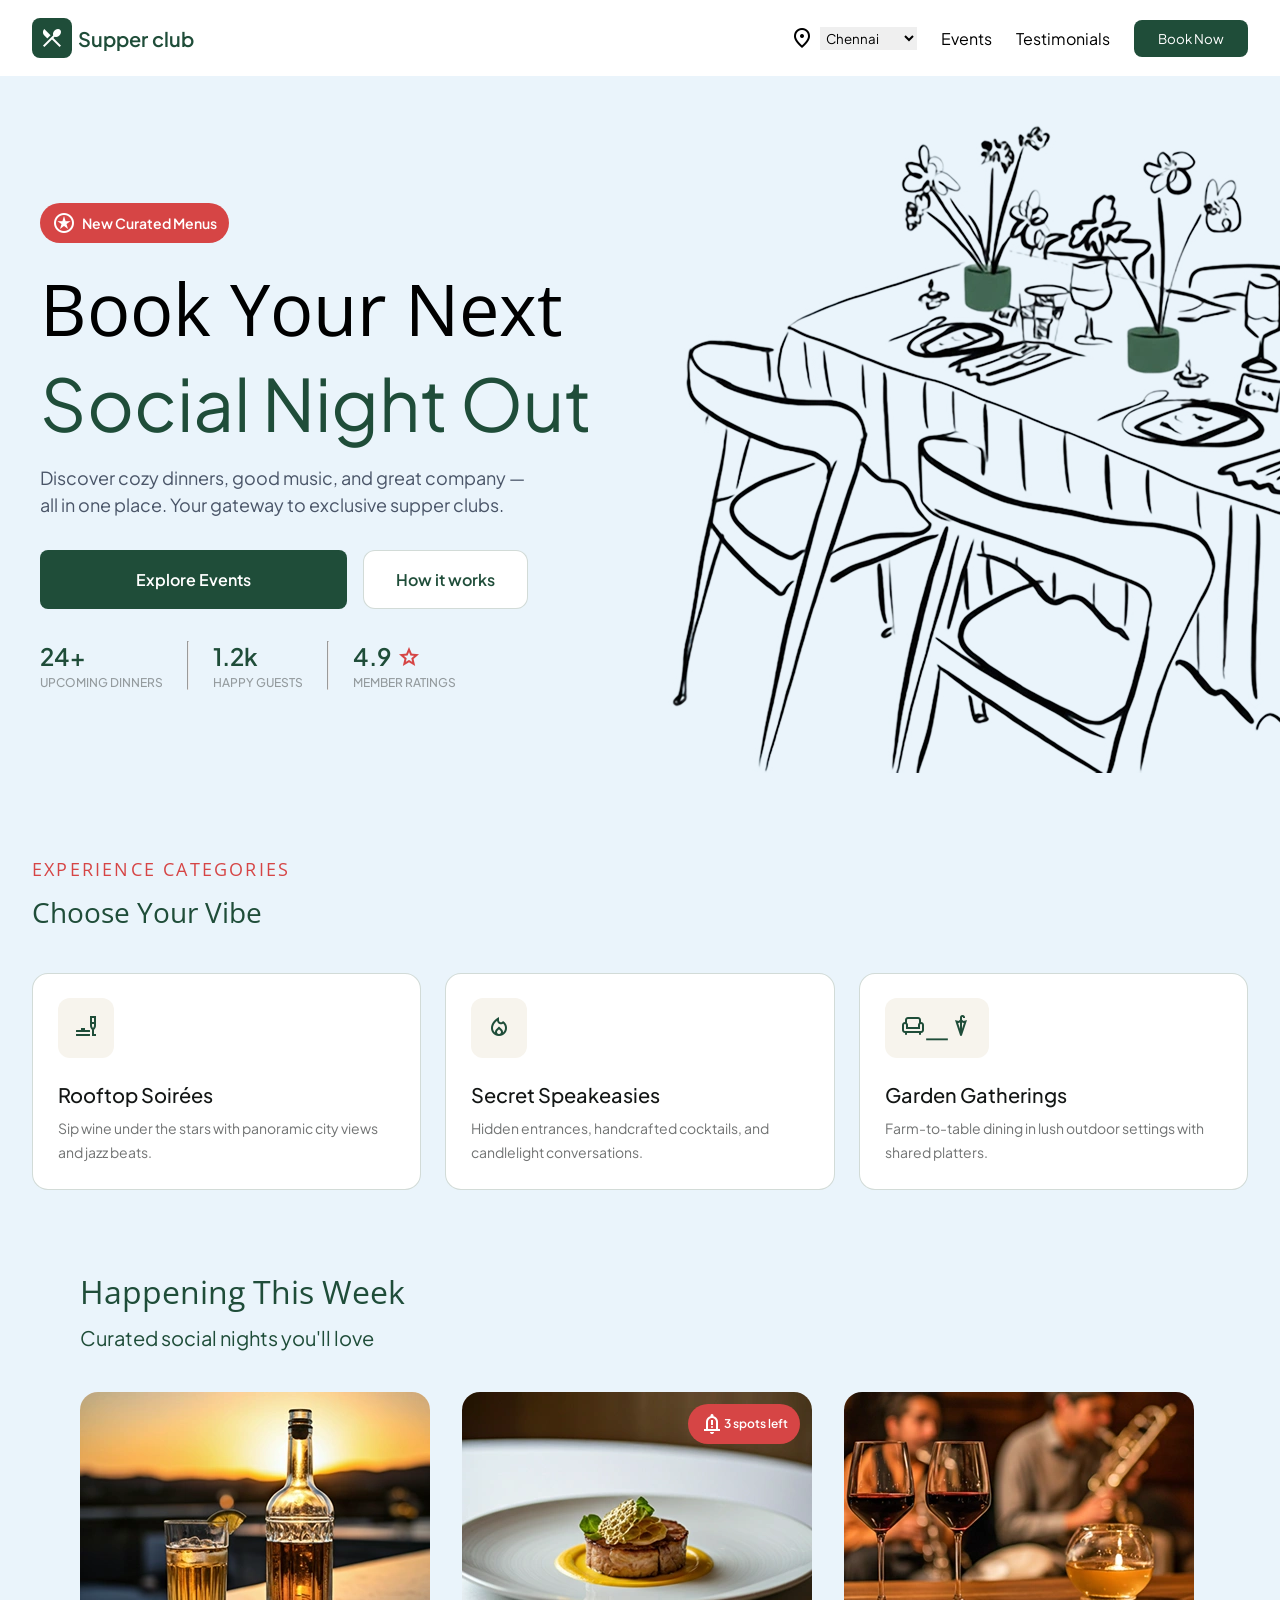
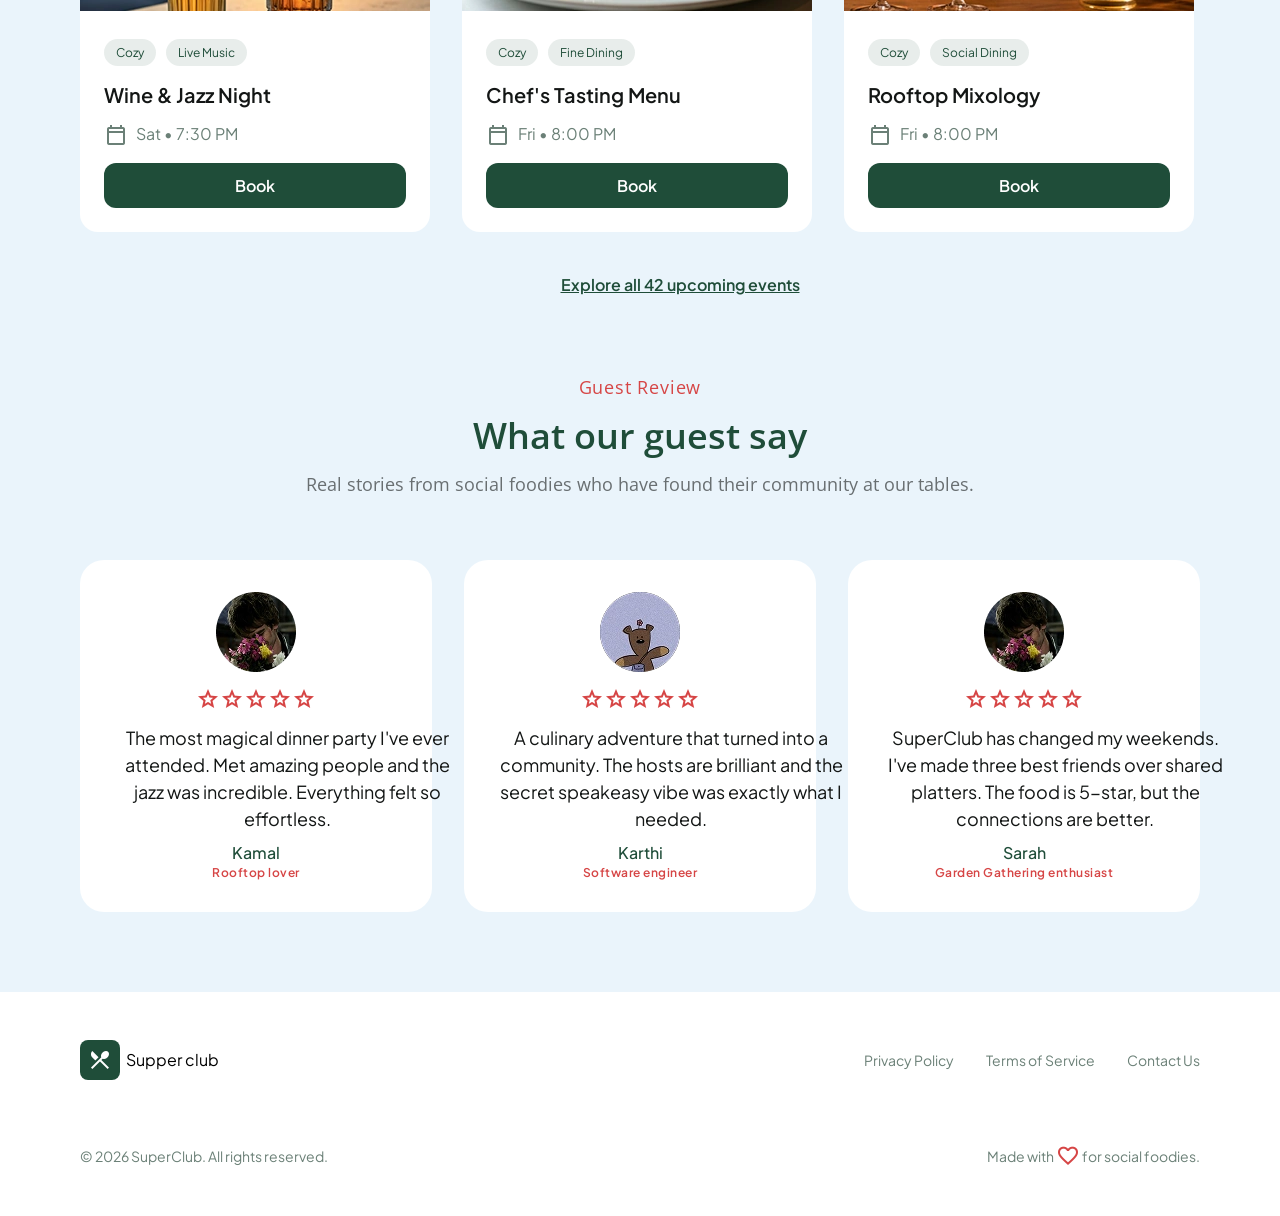
==== index.html @ 96f1336b "fff" ====
<!doctype html>
<html lang="en">
  <head>
    <meta charset="UTF-8" />
    <meta name="viewport" content="width=device-width, initial-scale=1.0" />
    <title>Supper club</title>
    <link rel="preconnect" href="https://fonts.googleapis.com">
    <link rel="preconnect" href="https://fonts.gstatic.com" crossorigin>
    <link rel="preload" href="/css/index.css" as="style" onload="this.rel='stylesheet'">
    <noscript>
    <link rel="stylesheet" href="/css/index.css">
    </noscript>
    <link href="https://fonts.googleapis.com/css2?family=Material+Symbols+Outlined" rel="stylesheet"/>
    <style>
    *{
       margin: 0;
      padding: 0;
      font-family: "Plus Jakarta Sans", sans-serif;
    }
    </style>
  </head>
  <body>


    <!-- Nav bar start -->
    <nav class="nav-bar">
         <div class="container">
          <div class="nav-main">
              <div class="nav-left">
                  <div class="logo">
                     <span class="material-symbols-outlined dining">local_dining</span> 
                     <p><a href="#">Supper club</a></p></div>
              </div>
      <div class="nav-links">
          <ul>
                <li>
                  <div class="icon">
                      <span class="material-symbols-outlined"> location_on </span>
                      <select name="location" id="">
                      <option value="city">Chennai</option>
                      <option value="city">Bangalore</option>
                      <option value="city">Hyderabad</option>
                    </select>
                </div>
              </li>
              
              <li><a href="#events">Events</a></li> 
              <li><a href="#testimonials">Testimonials</a></li>
              <li><Button class="btn "><a href="./booking.html">Book Now</a></Button></li>
          </ul>
         </div> 
          </div>
         </div>
    </nav>
<!-- Nav bar end -->

    <main>

      <!-- Hero section -->

      <section class="hero-section">
        <header class="hero-left">
              <div class="hero-top">
                <div class="chip">
                  
                    <span class="material-symbols-outlined">stars</span>
                    <p>New Curated Menus</p>
              </div>
              <div class="hero-title">
                <h2>Book Your Next <div class="green">Social Night Out</div></h2>
              </div>
                <p class="width">Discover cozy dinners, good music, and great company — all in one place.
                  Your gateway to exclusive supper clubs.</p>
              </div>
              <div class="hero-btn">
                <button class="btn primary"> <a href="#">Explore Events</a></button>
              <button class="secondary-btn"><a href="">How it works</a></button>
              </div>
              <div class="stats">
                <div class="stat">
                    <h4>24+</h4>
                    <p>Upcoming dinners</p>  
                </div>
                <hr>
                <div class="stat">
                  <h4>1.2k</h4>
                  <p>Happy guests</p>
                </div>
                <hr>
                <div class="stat">
                  <div class="logo">
                    <h4>4.9</h4>
                    <span><div class="material-symbols-outlined star">Star</div></span>
                  </div>
                  <p>Member ratings</p>
                </div>
              </div>
        </header>

        <header class="hero-right">
          <img src="./css/Imgaes/image-removebg-preview.webp" fetchpriority="high" alt="Hero image" />
        </header>
      </section>
      <!-- Hero section -->


      <!-- experience-categories -->
        <section class="experience-categories">
            <div class="container">
              <div class="section-header">
                  <h4>Experience categories</h4>
                  <p>Choose Your Vibe</p>
            </div>

            <div class="cards">
              
              <div class="card">
                <div class="card-icon">
                  <span class="material-symbols-outlined"> brunch_dining </span>
                </div>
                <div class="card-title">
                  <p>Rooftop Soirées</p>
                </div>
                <div class="card-content">
                  <p>Sip wine under the stars with panoramic city views and jazz beats.</p>
                </div>
              </div>

              <div class="card">
                <div class="card-icon">
                  <span class="material-symbols-outlined"> local_fire_department </span>
                </div>
                <div class="card-title">
                  <p>Secret Speakeasies</p>
                </div>
                <div class="card-content">
                  <p>Hidden entrances, handcrafted cocktails, and candlelight conversations.</p>
                </div>
              </div>

              <div class="card">
                <div class="card-icon">
                  <span class="material-symbols-outlined"> chair_umbrella </span>
                </div>
                <div class="card-title">
                  <p>Garden Gatherings</p>
                </div>
                <div class="card-content">
                  <p>Farm-to-table dining in lush outdoor settings with shared platters.</p>
                </div>
              </div>

            </div>

            </div>
             
        </section>
        <!-- experience-categories -->


        <!-- events -->

        <section class="events" id="events">
          <!-- <div class="container"> -->
            <div class="events-header">
              <h3>Happening This Week</h3>
              <p>Curated social nights you'll love</p>
            </div>

            <div class="event-cards">
              <div class="event-card">
                <div class="event-img">
                  <img src="./css/Imgaes/event+1.webp" alt="">
                </div>
                
                <div class="event-bottom">
                  <div class="event-chips">
                  <div class="event-chip">
                    <p>Cozy</p>
                  </div>
                  <div class="event-chip">
                    <p>live music</p>
                  </div>
                </div>
                <div class="event-title">
                  <p>Wine & Jazz Night</p>
                </div>
                <div class="event-time">
                  <span class="material-symbols-outlined">calendar_today</span>
                  <p>Sat • 7:30 PM</p>
                </div>

                <div class="event-btn">
                  <button><a href="#book">Book </a></button>
                </div>
                </div>

              </div>

              <div class="event-card">
                <div class="event-img">
                  <img src="./css/Imgaes/event+2.webp" alt="">
                  <div class="alert">
                    <span class="material-symbols-outlined">notification_important</span>
                    <p>3 spots left</p>
                  </div>
                </div>

                <div class="event-bottom">
                  <div class="event-chips">
                  <div class="event-chip">
                    <p>Cozy</p>
                  </div>
                  <div class="event-chip">
                    <p>fine dining</p>
                  </div>
                </div>

                <div class="event-title">
                  <p>Chef's Tasting Menu</p>
                </div>

                <div class="event-time">
                  <span class="material-symbols-outlined">calendar_today</span>
                  <p>Fri • 8:00 PM</p>
                </div>

                <div class="event-btn">
                  <button><a href="#book">Book</a></button>
                </div>
              </div>

                </div>
              <div class="event-card">
              <div class="event-img">
                <img src="./css/Imgaes/event+3.webp" alt="">
              </div>
              
              <div class="event-bottom">
                <div class="event-chips">
                <div class="event-chip">
                  <p>cozy</p>
                </div>
                <div class="event-chip">
                  <p>Social dining</p>
                </div>
              </div>
              <div class="event-title">
                  <p>Rooftop Mixology</p>
                </div>
              <div class="event-time">
                  <span class="material-symbols-outlined">calendar_today</span>
                  <p>Fri • 8:00 PM</p>
              </div>
              <div class="event-btn">
                <button><a href="#book">Book</a></button>
              </div>
            </div>
              </div>

            </div>

              <div class="explore">
                <P>Explore all 42 upcoming events</P>
              </div>
          </div>
        </section>

         <!-- events -->

        <section class="review">
          <!-- <div class="container"> -->
            <div class="rev-title">
              <h6>guest review</h6>
              <h3>What our guest say</h3>
              <p>Real stories from social foodies who have found their community at our tables.</p>
            </div>

            <div class="rev-cards">
              <div class="rev-card">
                <div class="rev-img">
                  <img src="./css/Imgaes/img.h-20-1.webp" alt="">
                </div>
                <div class="rev-stars">
                  <span class="material-symbols-outlined">
                  star
                  </span><span class="material-symbols-outlined">
                  star
                  </span><span class="material-symbols-outlined">
                  star
                  </span><span class="material-symbols-outlined">
                  star
                  </span><span class="material-symbols-outlined">
                  star
                  </span>
                </div>

                <div class="rev-content">
                  <p>
                    The most magical dinner party I've ever attended. Met amazing people and the jazz was incredible. Everything felt so effortless.
                  </p>
                </div>

                <div class="rev-people">
                  <h6>Kamal</h6>
                  <p>Rooftop lover</p>
                </div>

              </div>

              <div class="rev-card">
                <div class="rev-img">
                  <img src="./css/Imgaes/img.h-20-2.webp" alt="">
                </div>

                <div class="rev-stars">
                  <span class="material-symbols-outlined">
                  star
                  </span><span class="material-symbols-outlined">
                  star
                  </span><span class="material-symbols-outlined">
                  star
                  </span><span class="material-symbols-outlined">
                  star
                  </span><span class="material-symbols-outlined">
                  star
                  </span>
                </div>

                <div class="rev-content">
                  <p>A culinary adventure that turned into a community. The hosts are brilliant and the secret speakeasy vibe was exactly what I needed.</p>
                </div>

                <div class="rev-people">
                  <h6>Karthi</h6>
                  <p>Software engineer</p>
                </div>
              </div>

              <div class="rev-card">
                <div class="rev-img">
                  <img src="./css/Imgaes/img.h-20-1.webp" alt="">
                </div>

                <div class="rev-stars">
                  <span class="material-symbols-outlined">
                  star
                  </span><span class="material-symbols-outlined">
                  star
                  </span><span class="material-symbols-outlined">
                  star
                  </span><span class="material-symbols-outlined">
                  star
                  </span><span class="material-symbols-outlined">
                  star
                  </span>
                </div>

                <div class="rev-content">
                    <p>SuperClub has changed my weekends. I've made three best friends over shared platters. The food is 5-star, but the connections are better.</p>
                </div>

                <div class="rev-people">
                  <h6>Sarah</h6>
                  <p>Garden Gathering enthusiast</p>
                </div>
              </div>
            </div>
          </div>
        </section>

        <footer>
          <div class="background">
            <div class="footer-top">
                <div class="logo">
                        <span class="material-symbols-outlined dining">local_dining</span>
                        <p>Supper club</p>
                </div>
            
              <div class="footer-links">
                <ul>
                  <li><a href="">Privacy Policy</a></li>
                  <li><a href="">Terms of Service</a></li>
                  <li><a href="">Contact Us</a></li>
                </ul>
              </div>
            </div>
              
          
          <div class="footer-bottom">
              <p>© 2026 SuperClub. All rights reserved.</p>
                <div class="footer-quote">
                  <p>Made with 
                    <span class="material-symbols-outlined heart1">favorite</span>
                    for social foodies. 
                  </p>
                </div>
          </div>
          </div>
        </footer>

    </main>

  </body>
</html>
---- css/index.css ----
@import url('https://fonts.googleapis.com/css2?family=Open+Sans:ital,wght@0,300..800;1,300..800&family=Plus+Jakarta+Sans:ital,wght@0,200..800;1,200..800&family=Roboto:ital,wght@0,100..900;1,100..900&display=swap');
*{
    /* background-color: var(--primarycolor); */
    margin: 0;
    padding: 0;
    font-family: "Plus Jakarta Sans", sans-serif;
}

:root{
    --white:#ffffff;
    --black: #000000;
    --primarycolor:#EAF4FB;
    --cta:#1F4D39;
    --chip:#D64545;
    --secondarycolor:#F7F4ED;
    --textcolor: #1F4D39;
    --light_green: #6B8077;
}

nav{
    background-color: white;
    padding-top: 18px;
    padding-bottom: 18px;
}

.nav-bar{
    position: sticky;
    top: 0;
    z-index: 1;
}


body{
  background-color: var(--primarycolor);  
}
.container{
    width: 95%;
    margin-left: auto;
    margin-right: auto;
}

.nav-main{
    align-items: center;
    display: flex;
    flex-wrap: wrap;
    justify-content: space-between;
}

.nav-links ul{
    display: flex;
    flex-wrap: wrap;
    gap: 24px;
    align-items: center;
}

.nav-links ul li{
    list-style-type: none;
    align-items: center;
}

.btn a {
    text-decoration: none;
    color: var(--white) !important;
    
}

.nav-links ul li a{
    text-decoration: none;
    color: var(--black);
}

.btn{
    padding: 10px 24px 10px 24px;
    border: none;
    border-radius: 8px;
    background-color: var(--cta);
}



.nav-links ul .icon{
    gap: 6px;
    display: flex;
    align-items: center;
}

.logo{
    display:flex;
    align-items: center;
    gap: 6px;
}

.dining{
    color:var(--white);
    background-color: var(--cta);
    padding: 8px;
    border-radius: 8px;

}

.logo a{
    text-decoration: none;
    font-size: 20px;
    font-weight: 600;
    color: var(--cta);
}


.nav-links ul li .icon select{
    padding: 2px;
    /* background-color: #F7F4ED; */
    border: none;
}

.stat h4{
    font-weight: 600;
    font-size: 24px;
    color: var(--textcolor);
    margin-bottom: 4px;
}

.stat .star{
    color:var(--chip);
}

.stat p{
    font-weight:500;
    font-size: 12px;
    color: rgb(19, 22, 21,.4);
    text-transform: uppercase;
}

.stats{
    display: flex;
    flex-wrap: wrap;
    gap: 24px;
}

.star{
    color: var(--textcolor);
}

.secondary-btn{
    background-color: var(--white);
    color: var(--textcolor);
    border: 1px solid;
    border-color: rgb(31, 77, 57,.2);
    padding: 18px 32px 18px 32px;
    border-radius: 12px;
    font-weight:600;
    font-size: 16px;
}

.secondary-btn a{
    color: var(--textcolor);
    text-decoration: none;
}

.primary{
    width: 307px;
    padding: 18px 0px 18px;
    font-size: 16px;
    font-weight: 600;
}

.hero-btn{
    display: flex;
    flex-wrap: wrap;
    gap: 16px;
    margin-bottom: 32px;
}

.hero-top p{
    font-size: 18px;
    font-weight: 400;
    line-height: 150%;
    color: #4A5568;
}

.hero-title h2{
    font-family: "Open Sans", sans-serif;
    font-size: 72px;
    font-weight: 400;
    margin-bottom: 16px;
}

.green{
    color: var(--textcolor);
}

.chip{
    display: flex;
    align-items: center;
    gap: 6px;
    background-color: var(--chip);
    color: var(--white);
    width: fit-content;
    border-radius: 32px;
    padding: 8px 12px;
    margin-bottom: 16px;
}

.chip p{
    font-weight: 600;
    font-size: 14px;
    color: var(--white);   
}

.hero-top{
    margin-bottom: 32px;
}

.hero-section{
    display: flex;
    flex-wrap: wrap;
    align-items: center;
    gap: 32px;
    justify-content: space-between;
    margin-bottom: 80px;
    margin-top: 40px;
}

.hero-left{
    margin-left: 40px;
}

.width{
    width: 500px;
}

.section-header{
    margin-bottom: 42px;
}

.section-header h4{
    font-family: "Open Sans", sans-serif;
    text-transform: uppercase;
    font-weight: 400;
    letter-spacing: 2.2px;
    font-size: 18px;
    color: var(--chip);
    margin-bottom: 12px;
}

.section-header p{
    font-family: "Open Sans", sans-serif;
    font-size: 28px;
    font-weight: 400;
    color: var(--textcolor);
}

.cards .card-content{
    font-size: 14px;
    font-weight: 400;
    line-height: 170%;
    color: rgb(19, 22, 21,.6);
}

.cards .card-title{
    font-size: 20px;
    font-weight:500;
    color: #131615;
    text-transform: capitalize;
    margin-bottom: 10px;
}

.cards .card-icon{
    padding: 16px;
    background-color:#F7F4ED;
    width:fit-content;
    border-radius: 12px;
    margin-bottom: 24px;
    color: var(--textcolor);
}

.cards .card{
    background-color: white;
    border: 1px solid;
    border-radius: 16px;
    border-color: rgb(31, 77, 57,.2);
    padding: 24px 25px;
    width: fit-content;
    flex: 1 1 300px;
}

.cards{
    display: flex;
    flex: wrap;
    width: 100%;
    gap: 24px;
}

.experience-categories{
    margin: 80px 0px 80px;
}


.events .event-btn button{
    width: 302px;
    background-color: var(--cta);
    padding: 12px 0px 12px;
    border-radius: 12px;
    border: none;
}

.events .event-btn button a{
    color: var(--white);
    text-decoration: none;
    font-size: 16px;
    font-weight: 600;
}

.events .event-time{
    display: flex;
    gap: 8px;
    color: var(--light_green);
    margin-bottom: 16px;
    flex-wrap: wrap;
}



.events .event-title p{
    font-size: 20px;
    font-weight: 600;
    color: #131615;
    margin-bottom: 16px;
}

.events .event-chip{
    color: #1F4D39;
    font-size: 12px;
    font: 400;
    text-transform: capitalize;
    background-color: rgb(31, 77, 57,.10);
    width: fit-content;
    border-radius: 32px;
    padding: 6px 12px;
}

.events .event-chips{
    display: flex;
    flex-wrap: wrap;
    gap: 10px;
    margin-bottom: 16px;
}

.events .event-img img{
    border-radius:18px 18px 0px 0px ;
    /* margin-bottom: 24px; */
    width: fit-content;
}

.event-card .alert{
    background-color: var(--chip);
    color: var(--white);
    padding: 8px 12px;
    width: fit-content;
    border-radius: 32px;
    display: flex;
    align-items: center;
    position: absolute;
    top: 12px;
    right: 12px;
}

.event-card .alert p{
    font-size: 12px;
    font-weight: 600;
}


.events .events-header h3{
    font-family: "Open Sans", sans-serif;
    font-weight: 400;
    font-size: 32px;
    color: var(--textcolor);
    margin-bottom: 12px;
}

.events .events-header p{
    font: 400;
    font-size: 20px;
    color:var(--textcolor);

}

.events .events-header{
    margin-bottom: 42px;
}

.events .event-bottom{
    padding: 24px;
}

.event-card{
    position: relative;
    background-color: var(--white);
    width: fit-content;
    border-radius: 18px;
}

.events .event-cards{
    display: flex;
    flex-wrap: wrap;
    /* width: 100%; */
    flex: 1 1 300px;
    /* justify-content: center; */
    gap: 32px;
    margin-right: 80px;
    /* margin-left: 80px; */
    margin-bottom: 42px;

}

.events .explore p{
    font-weight: 600;
    font-size: 16px;
    color: var(--textcolor);
    text-decoration: underline;
    text-align: center;
}

.events{
    margin-left: 80px;
    margin-bottom: 80px;
}

.rev-cards .rev-card .rev-people h6{
   font-size: 16px; 
   font-weight: 500;
   color:var(--cta) ; 
   text-transform: capitalize;
   text-align: center; 
   margin-bottom: 2px;
}

.rev-card .rev-people p{
    font-size: 12px;
    font-weight: 600;
    color: var(--chip);
    letter-spacing: .5px;
    text-align: center;
    
}

.rev-card .rev-content p{
    font-size: 18px;
    width: 350px;
    font-weight: 400;
    color: #131615;
    text-align: center;
    line-height: 150%;
}


.rev-cards .rev-card .rev-stars{
    color:var(--chip) ;
    text-align: center;
}

.rev-cards .rev-card .rev-img{
    text-align: center;

}

.rev-title p{
    font-family: "Open Sans", sans-serif;
    font-weight: 400;
    font-size: 18px;
    color: rgb(19, 22, 21,.6);
    text-align: center;
}


.rev-title h3{
    font-family: "Open Sans", sans-serif;
    font-size: 36px;
    font-weight: 600;
    text-align: center;
    color: var(--textcolor);
    /* color: #D64545; */
}

 .rev-title h6{
    font-family: "Open Sans", sans-serif;
    font-size:18px ;
    font-weight: 400;
    color: var(--chip);
    text-align: center;
    letter-spacing: .8px;
    text-transform: capitalize;
}

.rev-title{
    margin-bottom: 64px;
    display: flex;
    flex-direction: column;
    gap: 12px;
}

.rev-card{
    background-color: white;
    border-radius: 24px;
    width: fit-content;
    padding: 32px;
    display: flex;
    flex-direction: column;
    gap: 10px;
    width: 250px;
    flex-grow: 1;
    /* flex: 1 1 250px; */

}

.review .rev-cards{
    display: flex;
    flex-wrap: wrap;
    width: 100%;
    gap: 32px;
      
}

.review{
    margin-right: 80px;
    margin-left: 80px;
    margin-bottom: 80px;
}


/* .footer-quote {
    align-items: center;
   
} */

.footer-bottom p{
    font-size: 14px;
    font-weight: 400;
    color: var(--light_green);
    display: flex;
    flex-wrap: wrap;
    gap: 2px;
    align-items: center;
    
}

.footer-bottom .quote{
    align-items: center;
}




.footer-bottom .heart1{
    align-items: center;
    color: var(--chip);
}

.footer-bottom{
    display: flex;
    flex-wrap: wrap;
    align-items: center;
    justify-content: space-between;
}

.footer-links ul li a{
    text-decoration: none;
    color: var(--light_green);
    font-weight: medium;
    font-size: 14px;
}


.footer-links ul{
    display: flex;
    flex-wrap: wrap;
    list-style-type: none;
    gap: 32px;
}

.footer-top{
    display: flex;
    flex-wrap: wrap;
    align-items: center;
    justify-content: space-between;
}

footer{
   
    background-color: var(--white);
    
    
}

footer .background{
    display: flex;
    flex-wrap: wrap;
    flex-direction: column;
    gap: 64px;
    padding: 48px 80px 48px 80px;
}



@media screen and (max-width:500px){
    .nav-main, footer .background{
        display: block;
    }
    
}
---- css/index.css ----
@import url('https://fonts.googleapis.com/css2?family=Open+Sans:ital,wght@0,300..800;1,300..800&family=Plus+Jakarta+Sans:ital,wght@0,200..800;1,200..800&family=Roboto:ital,wght@0,100..900;1,100..900&display=swap');
*{
    /* background-color: var(--primarycolor); */
    margin: 0;
    padding: 0;
    font-family: "Plus Jakarta Sans", sans-serif;
}

:root{
    --white:#ffffff;
    --black: #000000;
    --primarycolor:#EAF4FB;
    --cta:#1F4D39;
    --chip:#D64545;
    --secondarycolor:#F7F4ED;
    --textcolor: #1F4D39;
    --light_green: #6B8077;
}

nav{
    background-color: white;
    padding-top: 18px;
    padding-bottom: 18px;
}

.nav-bar{
    position: sticky;
    top: 0;
    z-index: 1;
}


body{
  background-color: var(--primarycolor);  
}
.container{
    width: 95%;
    margin-left: auto;
    margin-right: auto;
}

.nav-main{
    align-items: center;
    display: flex;
    flex-wrap: wrap;
    justify-content: space-between;
}

.nav-links ul{
    display: flex;
    flex-wrap: wrap;
    gap: 24px;
    align-items: center;
}

.nav-links ul li{
    list-style-type: none;
    align-items: center;
}

.btn a {
    text-decoration: none;
    color: var(--white) !important;
    
}

.nav-links ul li a{
    text-decoration: none;
    color: var(--black);
}

.btn{
    padding: 10px 24px 10px 24px;
    border: none;
    border-radius: 8px;
    background-color: var(--cta);
}



.nav-links ul .icon{
    gap: 6px;
    display: flex;
    align-items: center;
}

.logo{
    display:flex;
    align-items: center;
    gap: 6px;
}

.dining{
    color:var(--white);
    background-color: var(--cta);
    padding: 8px;
    border-radius: 8px;

}

.logo a{
    text-decoration: none;
    font-size: 20px;
    font-weight: 600;
    color: var(--cta);
}


.nav-links ul li .icon select{
    padding: 2px;
    /* background-color: #F7F4ED; */
    border: none;
}

.stat h4{
    font-weight: 600;
    font-size: 24px;
    color: var(--textcolor);
    margin-bottom: 4px;
}

.stat .star{
    color:var(--chip);
}

.stat p{
    font-weight:500;
    font-size: 12px;
    color: rgb(19, 22, 21,.4);
    text-transform: uppercase;
}

.stats{
    display: flex;
    flex-wrap: wrap;
    gap: 24px;
}

.star{
    color: var(--textcolor);
}

.secondary-btn{
    background-color: var(--white);
    color: var(--textcolor);
    border: 1px solid;
    border-color: rgb(31, 77, 57,.2);
    padding: 18px 32px 18px 32px;
    border-radius: 12px;
    font-weight:600;
    font-size: 16px;
}

.secondary-btn a{
    color: var(--textcolor);
    text-decoration: none;
}

.primary{
    width: 307px;
    padding: 18px 0px 18px;
    font-size: 16px;
    font-weight: 600;
}

.hero-btn{
    display: flex;
    flex-wrap: wrap;
    gap: 16px;
    margin-bottom: 32px;
}

.hero-top p{
    font-size: 18px;
    font-weight: 400;
    line-height: 150%;
    color: #4A5568;
}

.hero-title h2{
    font-family: "Open Sans", sans-serif;
    font-size: 72px;
    font-weight: 400;
    margin-bottom: 16px;
}

.green{
    color: var(--textcolor);
}

.chip{
    display: flex;
    align-items: center;
    gap: 6px;
    background-color: var(--chip);
    color: var(--white);
    width: fit-content;
    border-radius: 32px;
    padding: 8px 12px;
    margin-bottom: 16px;
}

.chip p{
    font-weight: 600;
    font-size: 14px;
    color: var(--white);   
}

.hero-top{
    margin-bottom: 32px;
}

.hero-section{
    display: flex;
    flex-wrap: wrap;
    align-items: center;
    gap: 32px;
    justify-content: space-between;
    margin-bottom: 80px;
    margin-top: 40px;
}

.hero-left{
    margin-left: 40px;
}

.width{
    width: 500px;
}

.section-header{
    margin-bottom: 42px;
}

.section-header h4{
    font-family: "Open Sans", sans-serif;
    text-transform: uppercase;
    font-weight: 400;
    letter-spacing: 2.2px;
    font-size: 18px;
    color: var(--chip);
    margin-bottom: 12px;
}

.section-header p{
    font-family: "Open Sans", sans-serif;
    font-size: 28px;
    font-weight: 400;
    color: var(--textcolor);
}

.cards .card-content{
    font-size: 14px;
    font-weight: 400;
    line-height: 170%;
    color: rgb(19, 22, 21,.6);
}

.cards .card-title{
    font-size: 20px;
    font-weight:500;
    color: #131615;
    text-transform: capitalize;
    margin-bottom: 10px;
}

.cards .card-icon{
    padding: 16px;
    background-color:#F7F4ED;
    width:fit-content;
    border-radius: 12px;
    margin-bottom: 24px;
    color: var(--textcolor);
}

.cards .card{
    background-color: white;
    border: 1px solid;
    border-radius: 16px;
    border-color: rgb(31, 77, 57,.2);
    padding: 24px 25px;
    width: fit-content;
    flex: 1 1 300px;
}

.cards{
    display: flex;
    flex: wrap;
    width: 100%;
    gap: 24px;
}

.experience-categories{
    margin: 80px 0px 80px;
}


.events .event-btn button{
    width: 302px;
    background-color: var(--cta);
    padding: 12px 0px 12px;
    border-radius: 12px;
    border: none;
}

.events .event-btn button a{
    color: var(--white);
    text-decoration: none;
    font-size: 16px;
    font-weight: 600;
}

.events .event-time{
    display: flex;
    gap: 8px;
    color: var(--light_green);
    margin-bottom: 16px;
    flex-wrap: wrap;
}



.events .event-title p{
    font-size: 20px;
    font-weight: 600;
    color: #131615;
    margin-bottom: 16px;
}

.events .event-chip{
    color: #1F4D39;
    font-size: 12px;
    font: 400;
    text-transform: capitalize;
    background-color: rgb(31, 77, 57,.10);
    width: fit-content;
    border-radius: 32px;
    padding: 6px 12px;
}

.events .event-chips{
    display: flex;
    flex-wrap: wrap;
    gap: 10px;
    margin-bottom: 16px;
}

.events .event-img img{
    border-radius:18px 18px 0px 0px ;
    /* margin-bottom: 24px; */
    width: fit-content;
}

.event-card .alert{
    background-color: var(--chip);
    color: var(--white);
    padding: 8px 12px;
    width: fit-content;
    border-radius: 32px;
    display: flex;
    align-items: center;
    position: absolute;
    top: 12px;
    right: 12px;
}

.event-card .alert p{
    font-size: 12px;
    font-weight: 600;
}


.events .events-header h3{
    font-family: "Open Sans", sans-serif;
    font-weight: 400;
    font-size: 32px;
    color: var(--textcolor);
    margin-bottom: 12px;
}

.events .events-header p{
    font: 400;
    font-size: 20px;
    color:var(--textcolor);

}

.events .events-header{
    margin-bottom: 42px;
}

.events .event-bottom{
    padding: 24px;
}

.event-card{
    position: relative;
    background-color: var(--white);
    width: fit-content;
    border-radius: 18px;
}

.events .event-cards{
    display: flex;
    flex-wrap: wrap;
    /* width: 100%; */
    flex: 1 1 300px;
    /* justify-content: center; */
    gap: 32px;
    margin-right: 80px;
    /* margin-left: 80px; */
    margin-bottom: 42px;

}

.events .explore p{
    font-weight: 600;
    font-size: 16px;
    color: var(--textcolor);
    text-decoration: underline;
    text-align: center;
}

.events{
    margin-left: 80px;
    margin-bottom: 80px;
}

.rev-cards .rev-card .rev-people h6{
   font-size: 16px; 
   font-weight: 500;
   color:var(--cta) ; 
   text-transform: capitalize;
   text-align: center; 
   margin-bottom: 2px;
}

.rev-card .rev-people p{
    font-size: 12px;
    font-weight: 600;
    color: var(--chip);
    letter-spacing: .5px;
    text-align: center;
    
}

.rev-card .rev-content p{
    font-size: 18px;
    width: 350px;
    font-weight: 400;
    color: #131615;
    text-align: center;
    line-height: 150%;
}


.rev-cards .rev-card .rev-stars{
    color:var(--chip) ;
    text-align: center;
}

.rev-cards .rev-card .rev-img{
    text-align: center;

}

.rev-title p{
    font-family: "Open Sans", sans-serif;
    font-weight: 400;
    font-size: 18px;
    color: rgb(19, 22, 21,.6);
    text-align: center;
}


.rev-title h3{
    font-family: "Open Sans", sans-serif;
    font-size: 36px;
    font-weight: 600;
    text-align: center;
    color: var(--textcolor);
    /* color: #D64545; */
}

 .rev-title h6{
    font-family: "Open Sans", sans-serif;
    font-size:18px ;
    font-weight: 400;
    color: var(--chip);
    text-align: center;
    letter-spacing: .8px;
    text-transform: capitalize;
}

.rev-title{
    margin-bottom: 64px;
    display: flex;
    flex-direction: column;
    gap: 12px;
}

.rev-card{
    background-color: white;
    border-radius: 24px;
    width: fit-content;
    padding: 32px;
    display: flex;
    flex-direction: column;
    gap: 10px;
    width: 250px;
    flex-grow: 1;
    /* flex: 1 1 250px; */

}

.review .rev-cards{
    display: flex;
    flex-wrap: wrap;
    width: 100%;
    gap: 32px;
      
}

.review{
    margin-right: 80px;
    margin-left: 80px;
    margin-bottom: 80px;
}


/* .footer-quote {
    align-items: center;
   
} */

.footer-bottom p{
    font-size: 14px;
    font-weight: 400;
    color: var(--light_green);
    display: flex;
    flex-wrap: wrap;
    gap: 2px;
    align-items: center;
    
}

.footer-bottom .quote{
    align-items: center;
}




.footer-bottom .heart1{
    align-items: center;
    color: var(--chip);
}

.footer-bottom{
    display: flex;
    flex-wrap: wrap;
    align-items: center;
    justify-content: space-between;
}

.footer-links ul li a{
    text-decoration: none;
    color: var(--light_green);
    font-weight: medium;
    font-size: 14px;
}


.footer-links ul{
    display: flex;
    flex-wrap: wrap;
    list-style-type: none;
    gap: 32px;
}

.footer-top{
    display: flex;
    flex-wrap: wrap;
    align-items: center;
    justify-content: space-between;
}

footer{
   
    background-color: var(--white);
    
    
}

footer .background{
    display: flex;
    flex-wrap: wrap;
    flex-direction: column;
    gap: 64px;
    padding: 48px 80px 48px 80px;
}



@media screen and (max-width:500px){
    .nav-main, footer .background{
        display: block;
    }
    
}
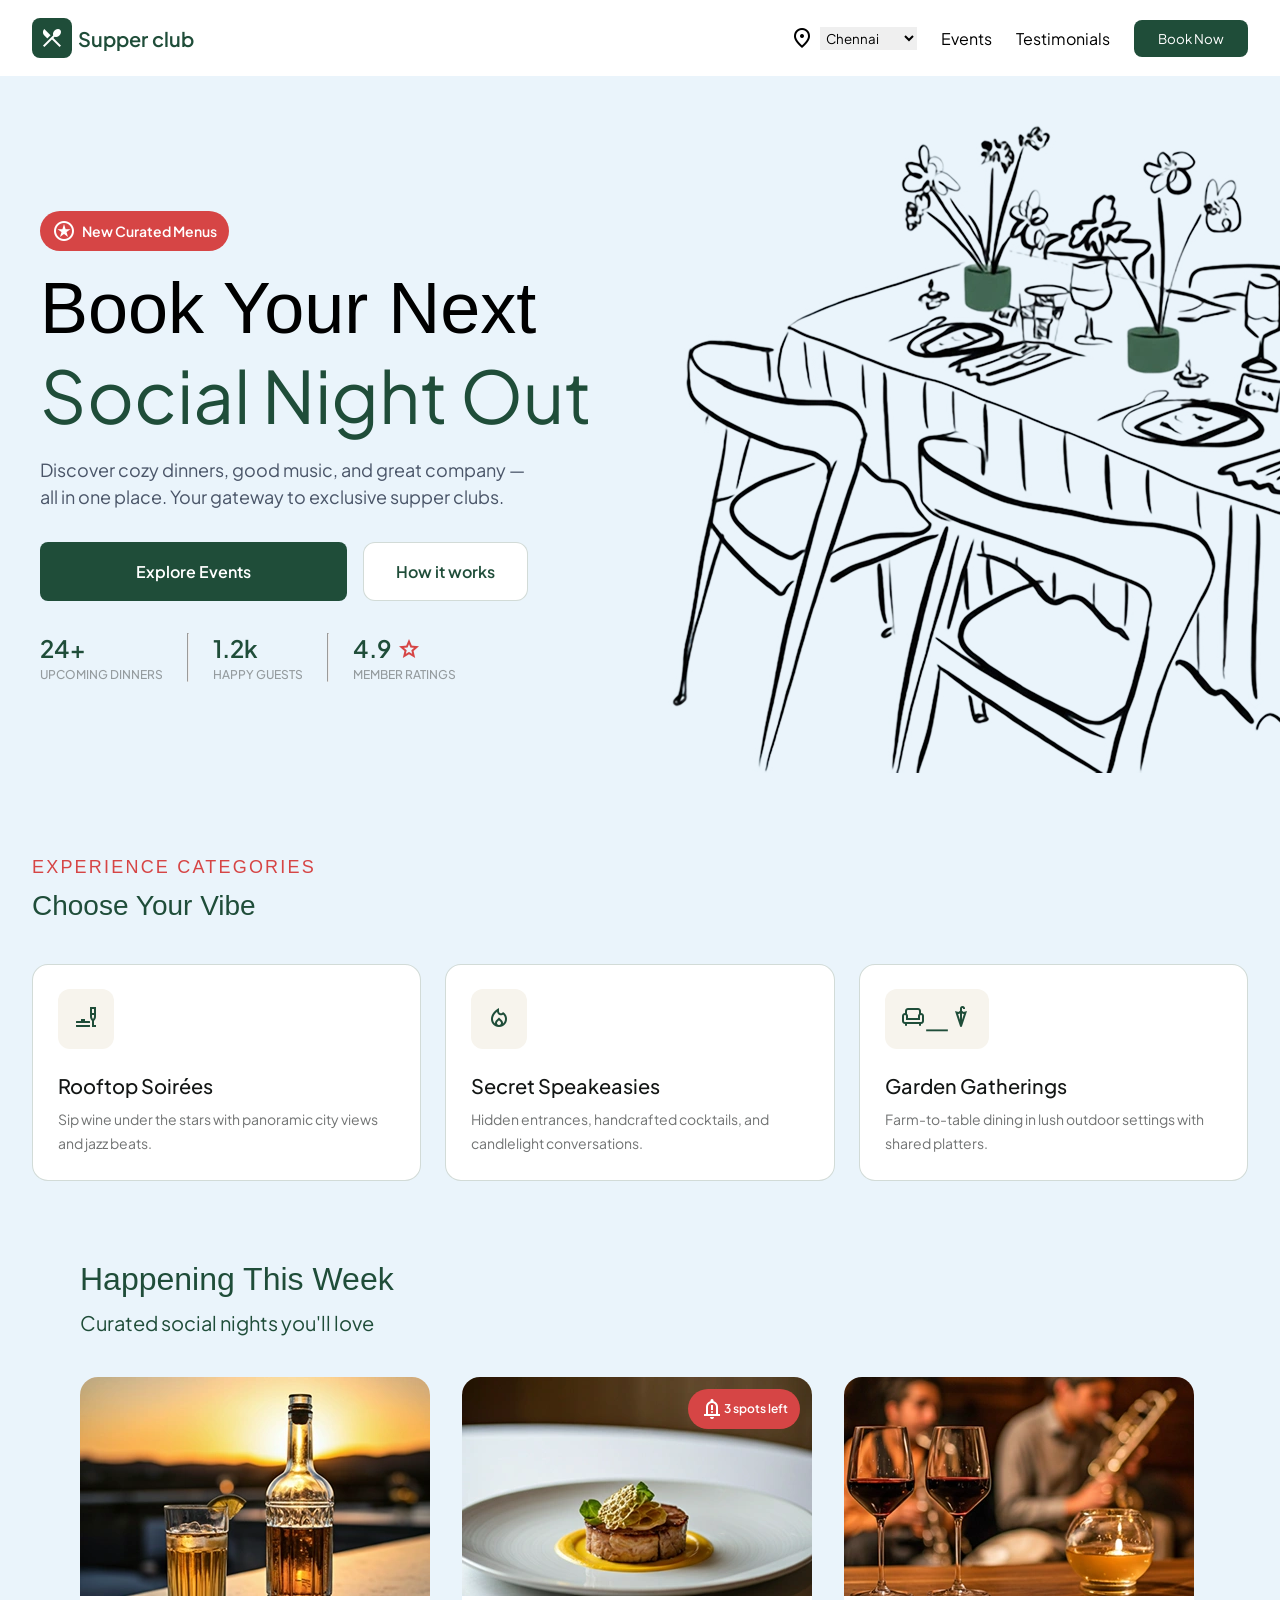
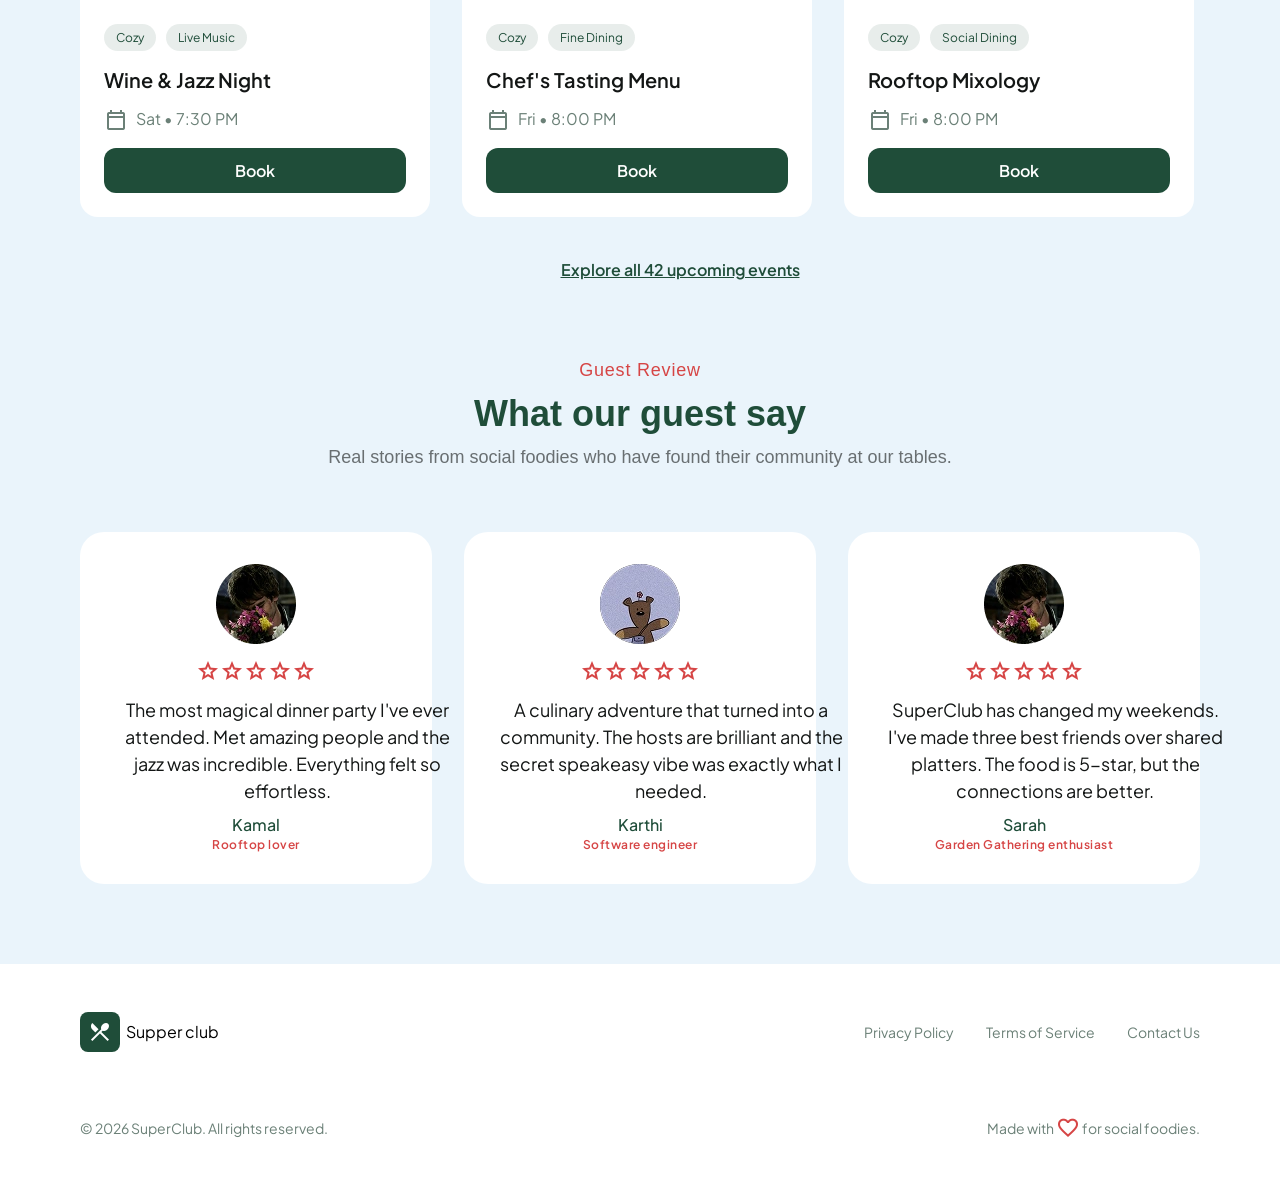
==== commit 7a4bd4cc: "Font updated" ====
--- a/index.html
+++ b/index.html
@@ -11,6 +11,7 @@
     <link rel="stylesheet" href="/css/index.css">
     </noscript>
     <link href="https://fonts.googleapis.com/css2?family=Material+Symbols+Outlined" rel="stylesheet"/>
+    <link href="https://fonts.googleapis.com/css2?family=Plus+Jakarta+Sans:wght@400;500;600;700&display=swap" rel="stylesheet">
     <style>
     *{
        margin: 0;
--- a/css/index.css
+++ b/css/index.css
@@ -1,4 +1,4 @@
-@import url('https://fonts.googleapis.com/css2?family=Open+Sans:ital,wght@0,300..800;1,300..800&family=Plus+Jakarta+Sans:ital,wght@0,200..800;1,200..800&family=Roboto:ital,wght@0,100..900;1,100..900&display=swap');
+/* @import url('https://fonts.googleapis.com/css2?family=Open+Sans:ital,wght@0,300..800;1,300..800&family=Plus+Jakarta+Sans:ital,wght@0,200..800;1,200..800&family=Roboto:ital,wght@0,100..900;1,100..900&display=swap'); */
 *{
     /* background-color: var(--primarycolor); */
     margin: 0;
--- a/css/index.css
+++ b/css/index.css
@@ -1,4 +1,4 @@
-@import url('https://fonts.googleapis.com/css2?family=Open+Sans:ital,wght@0,300..800;1,300..800&family=Plus+Jakarta+Sans:ital,wght@0,200..800;1,200..800&family=Roboto:ital,wght@0,100..900;1,100..900&display=swap');
+/* @import url('https://fonts.googleapis.com/css2?family=Open+Sans:ital,wght@0,300..800;1,300..800&family=Plus+Jakarta+Sans:ital,wght@0,200..800;1,200..800&family=Roboto:ital,wght@0,100..900;1,100..900&display=swap'); */
 *{
     /* background-color: var(--primarycolor); */
     margin: 0;
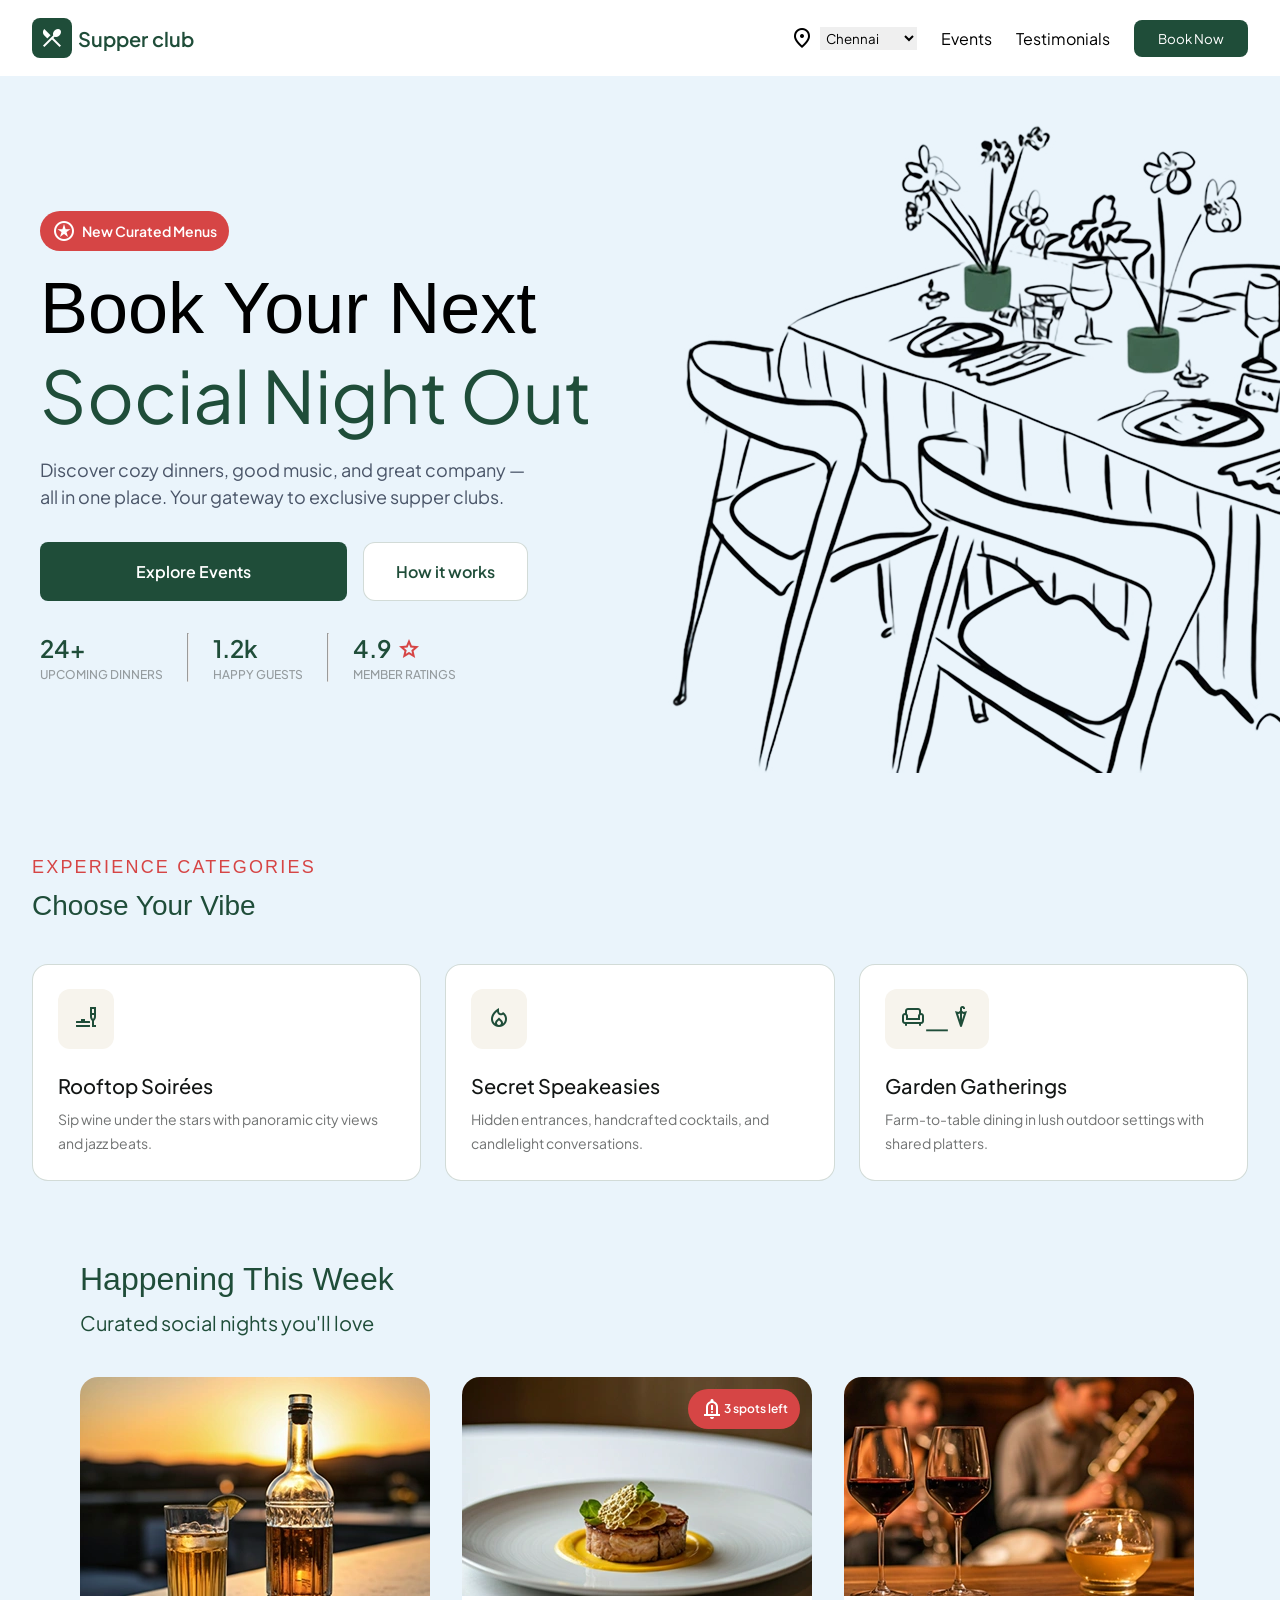
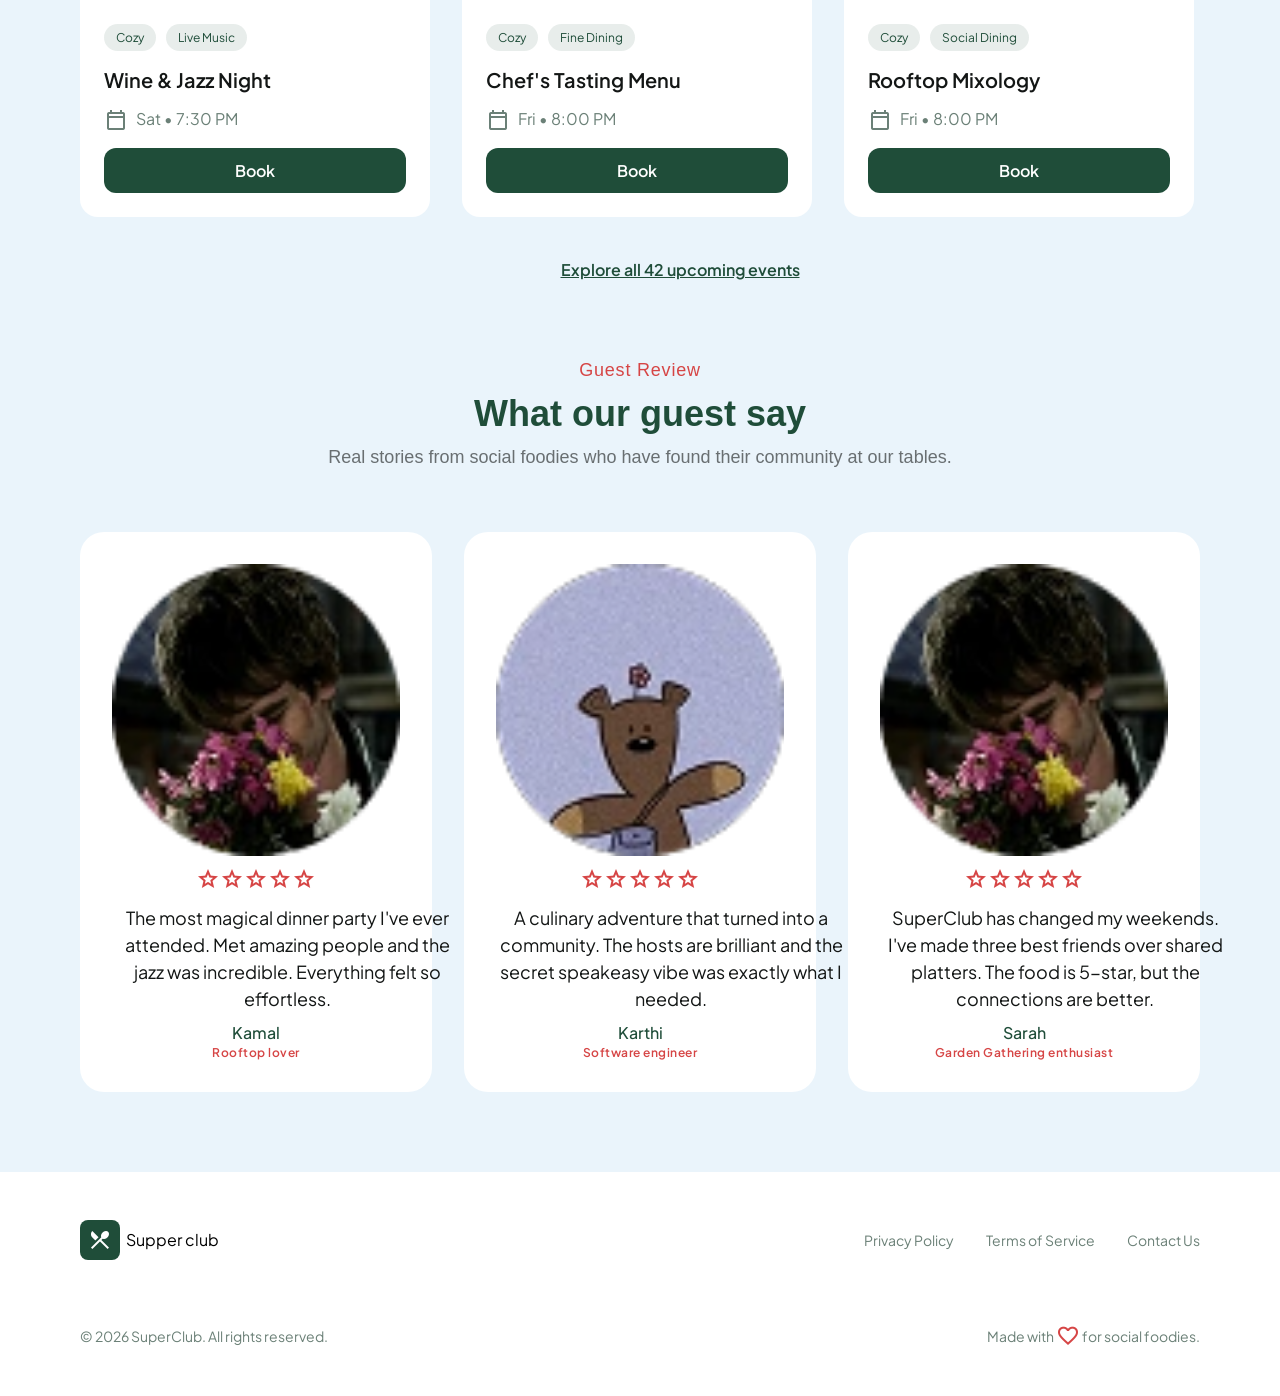
==== commit 30f4ecc7: "CLS (Cumulative Layout Shift)" ====
--- a/index.html
+++ b/index.html
@@ -99,7 +99,7 @@
         </header>
 
         <header class="hero-right">
-          <img src="./css/Imgaes/image-removebg-preview.webp" fetchpriority="high" alt="Hero image" />
+          <img src="./css/Imgaes/image-removebg-preview.webp" width="100%" height="100%" loading="lazy" fetchpriority="high" alt="Hero image" />
         </header>
       </section>
       <!-- Hero section -->
@@ -171,7 +171,7 @@
             <div class="event-cards">
               <div class="event-card">
                 <div class="event-img">
-                  <img src="./css/Imgaes/event+1.webp" alt="">
+                  <img src="./css/Imgaes/event+1.webp" width="100%" height="100%" loading="lazy" alt="">
                 </div>
                 
                 <div class="event-bottom">
@@ -200,7 +200,7 @@
 
               <div class="event-card">
                 <div class="event-img">
-                  <img src="./css/Imgaes/event+2.webp" alt="">
+                  <img src="./css/Imgaes/event+2.webp" width="100%" height="100%" loading="lazy" alt="">
                   <div class="alert">
                     <span class="material-symbols-outlined">notification_important</span>
                     <p>3 spots left</p>
@@ -234,7 +234,7 @@
                 </div>
               <div class="event-card">
               <div class="event-img">
-                <img src="./css/Imgaes/event+3.webp" alt="">
+                <img src="./css/Imgaes/event+3.webp" width="100%" height="100%" loading="lazy" alt="">
               </div>
               
               <div class="event-bottom">
@@ -280,7 +280,7 @@
             <div class="rev-cards">
               <div class="rev-card">
                 <div class="rev-img">
-                  <img src="./css/Imgaes/img.h-20-1.webp" alt="">
+                  <img src="./css/Imgaes/img.h-20-1.webp" width="100%" height="100%" loading="lazy" alt="">
                 </div>
                 <div class="rev-stars">
                   <span class="material-symbols-outlined">
@@ -311,7 +311,7 @@
 
               <div class="rev-card">
                 <div class="rev-img">
-                  <img src="./css/Imgaes/img.h-20-2.webp" alt="">
+                  <img src="./css/Imgaes/img.h-20-2.webp" width="100%" height="100%" loading="lazy" alt="">
                 </div>
 
                 <div class="rev-stars">
@@ -340,7 +340,7 @@
 
               <div class="rev-card">
                 <div class="rev-img">
-                  <img src="./css/Imgaes/img.h-20-1.webp" alt="">
+                  <img src="./css/Imgaes/img.h-20-1.webp" width="100%" height="100%" loading="lazy" alt="">
                 </div>
 
                 <div class="rev-stars">
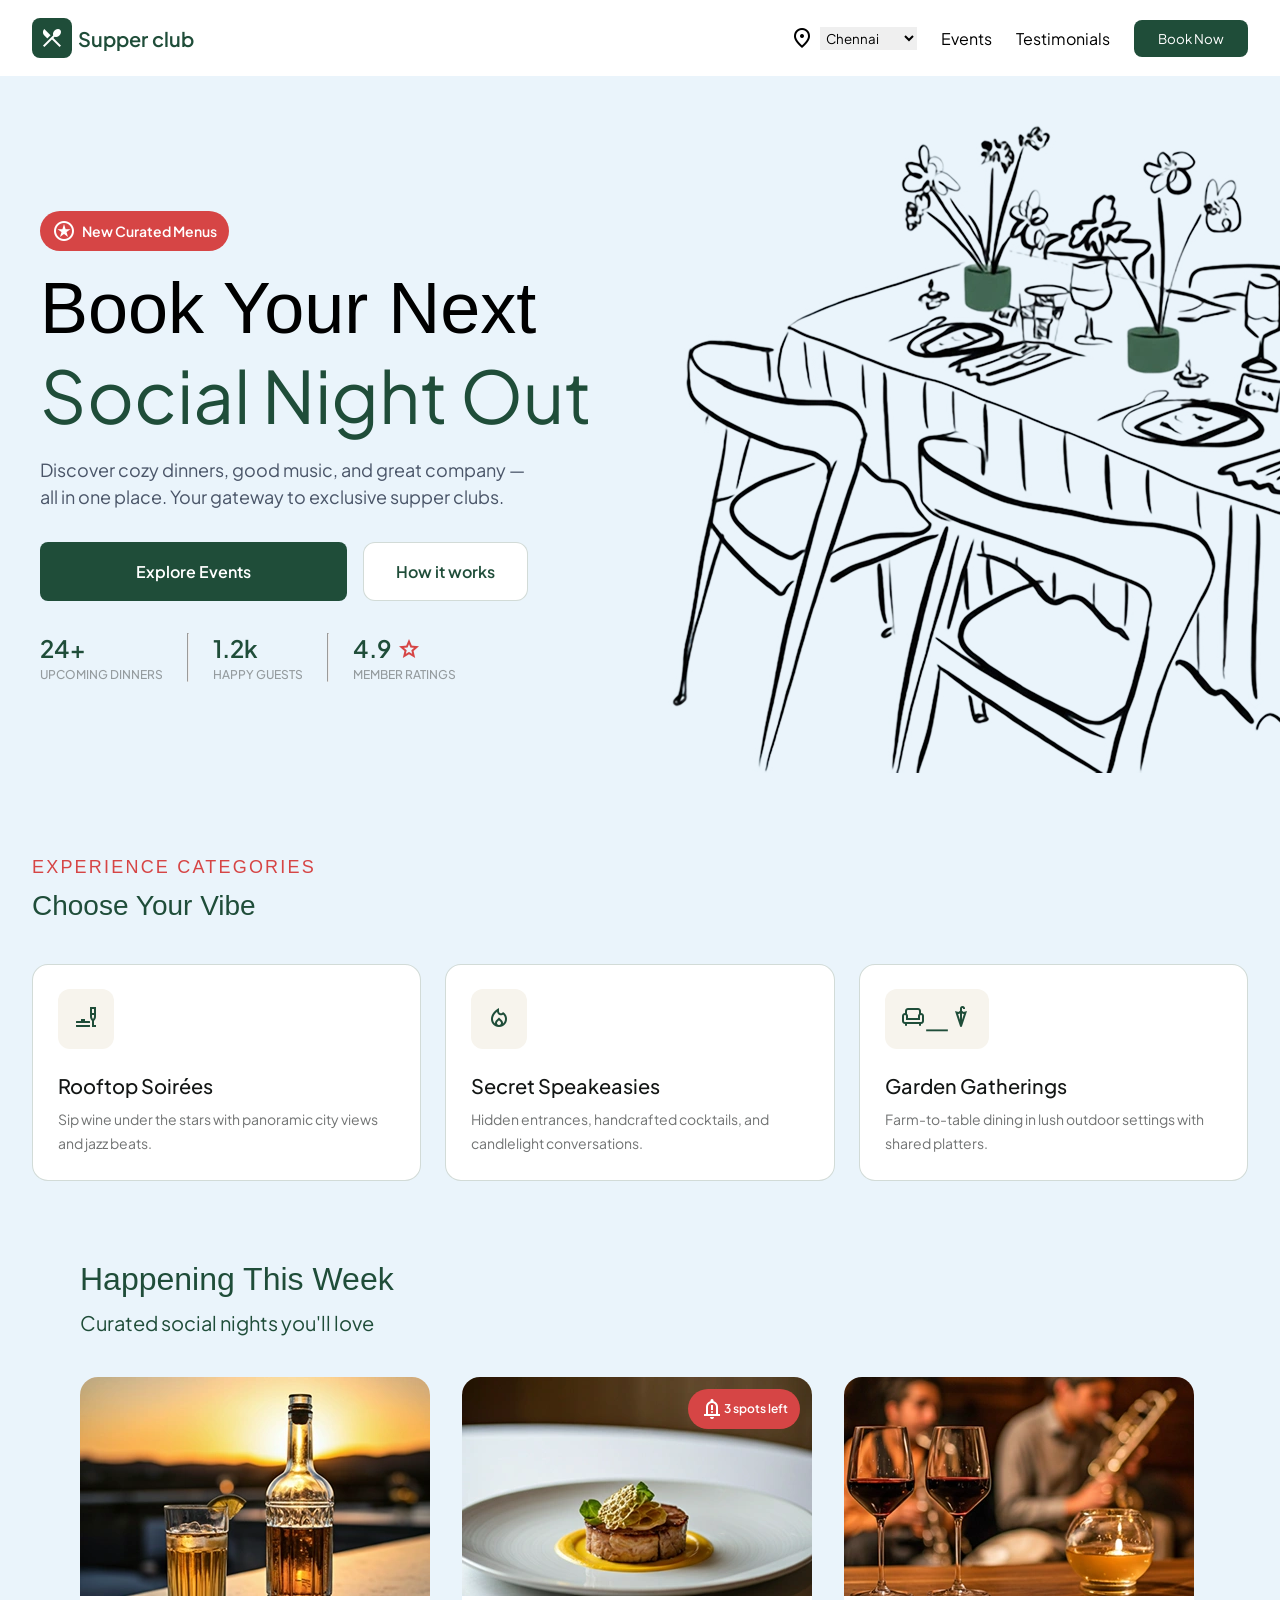
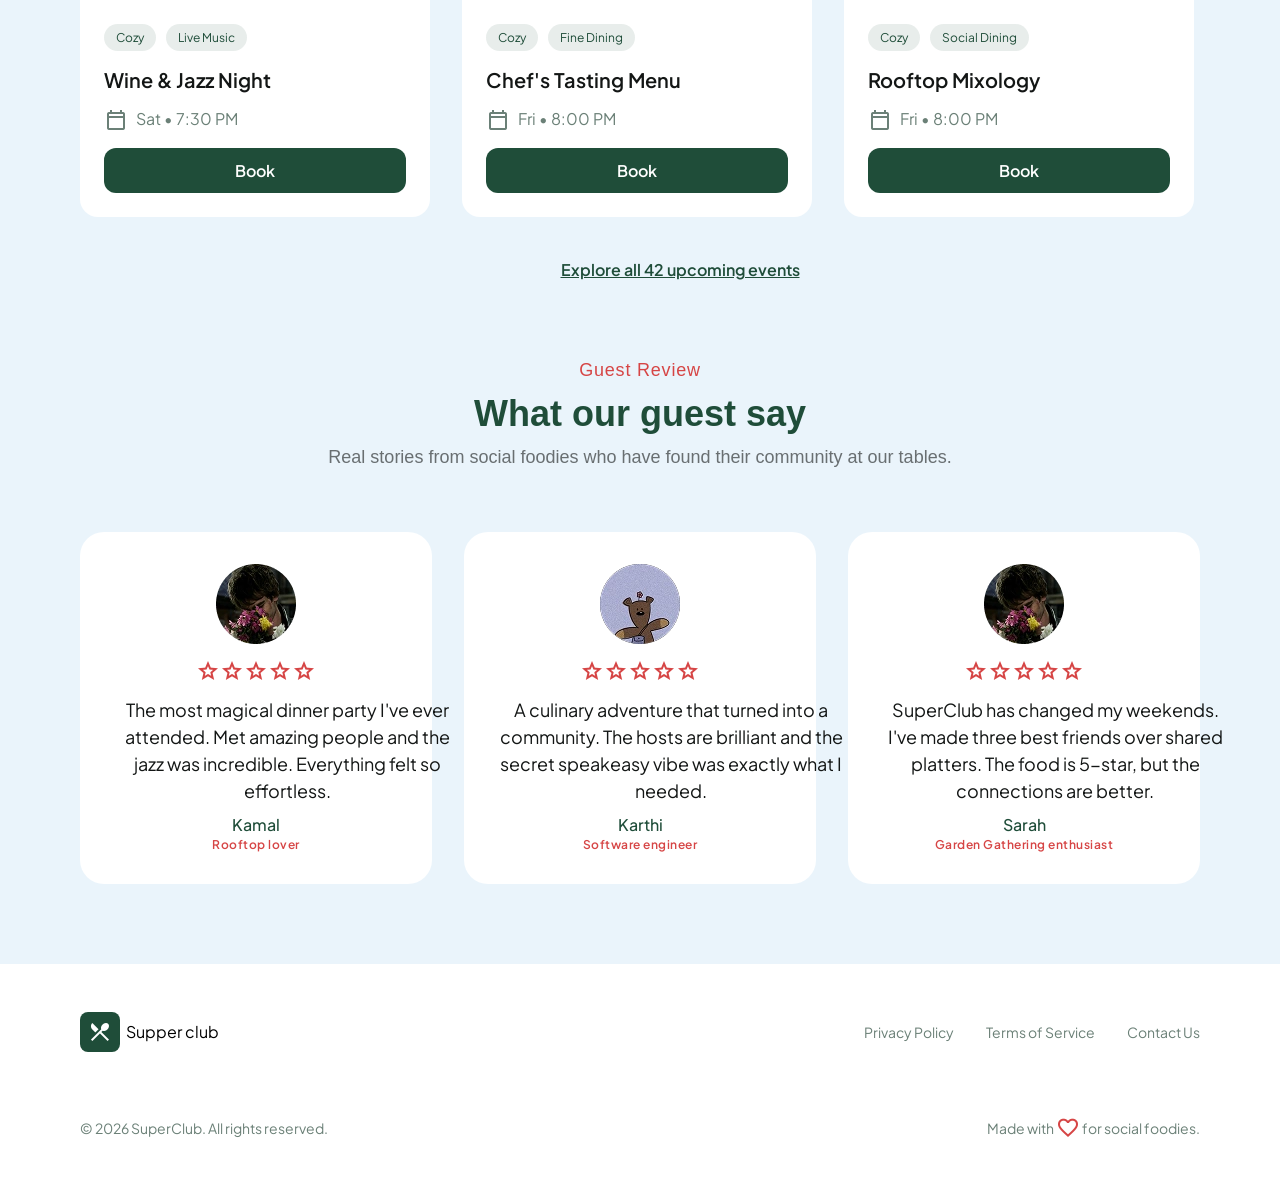
==== commit caea075e: "updated width & height" ====
--- a/index.html
+++ b/index.html
@@ -99,7 +99,7 @@
         </header>
 
         <header class="hero-right">
-          <img src="./css/Imgaes/image-removebg-preview.webp" width="100%" height="100%" loading="lazy" fetchpriority="high" alt="Hero image" />
+          <img src="./css/Images/image-removebg-preview.webp" width="100%" height="100%" fetchpriority="high" alt="Hero image" />
         </header>
       </section>
       <!-- Hero section -->
@@ -171,7 +171,7 @@
             <div class="event-cards">
               <div class="event-card">
                 <div class="event-img">
-                  <img src="./css/Imgaes/event+1.webp" width="100%" height="100%" loading="lazy" alt="">
+                  <img src="./css/Images/event+1.webp" width="100%" height="100%" loading="lazy" alt="">
                 </div>
                 
                 <div class="event-bottom">
@@ -200,7 +200,7 @@
 
               <div class="event-card">
                 <div class="event-img">
-                  <img src="./css/Imgaes/event+2.webp" width="100%" height="100%" loading="lazy" alt="">
+                  <img src="./css/Images/event+2.webp" width="100%" height="100%" loading="lazy" alt="">
                   <div class="alert">
                     <span class="material-symbols-outlined">notification_important</span>
                     <p>3 spots left</p>
@@ -234,7 +234,7 @@
                 </div>
               <div class="event-card">
               <div class="event-img">
-                <img src="./css/Imgaes/event+3.webp" width="100%" height="100%" loading="lazy" alt="">
+                <img src="./css/Images/event+3.webp" width="100%" height="100%" loading="lazy" alt="">
               </div>
               
               <div class="event-bottom">
@@ -280,7 +280,7 @@
             <div class="rev-cards">
               <div class="rev-card">
                 <div class="rev-img">
-                  <img src="./css/Imgaes/img.h-20-1.webp" width="100%" height="100%" loading="lazy" alt="">
+                  <img src="./css/Images/img.h-20-1.webp" width="80px" height="80px" loading="lazy" alt="">
                 </div>
                 <div class="rev-stars">
                   <span class="material-symbols-outlined">
@@ -311,7 +311,7 @@
 
               <div class="rev-card">
                 <div class="rev-img">
-                  <img src="./css/Imgaes/img.h-20-2.webp" width="100%" height="100%" loading="lazy" alt="">
+                  <img src="./css/Images/img.h-20-2.webp" width="80px" height="80px"  loading="lazy" alt="">
                 </div>
 
                 <div class="rev-stars">
@@ -340,7 +340,7 @@
 
               <div class="rev-card">
                 <div class="rev-img">
-                  <img src="./css/Imgaes/img.h-20-1.webp" width="100%" height="100%" loading="lazy" alt="">
+                  <img src="./css/Images/img.h-20-1.webp" width="80px" height="80px"  loading="lazy" alt="">
                 </div>
 
                 <div class="rev-stars">
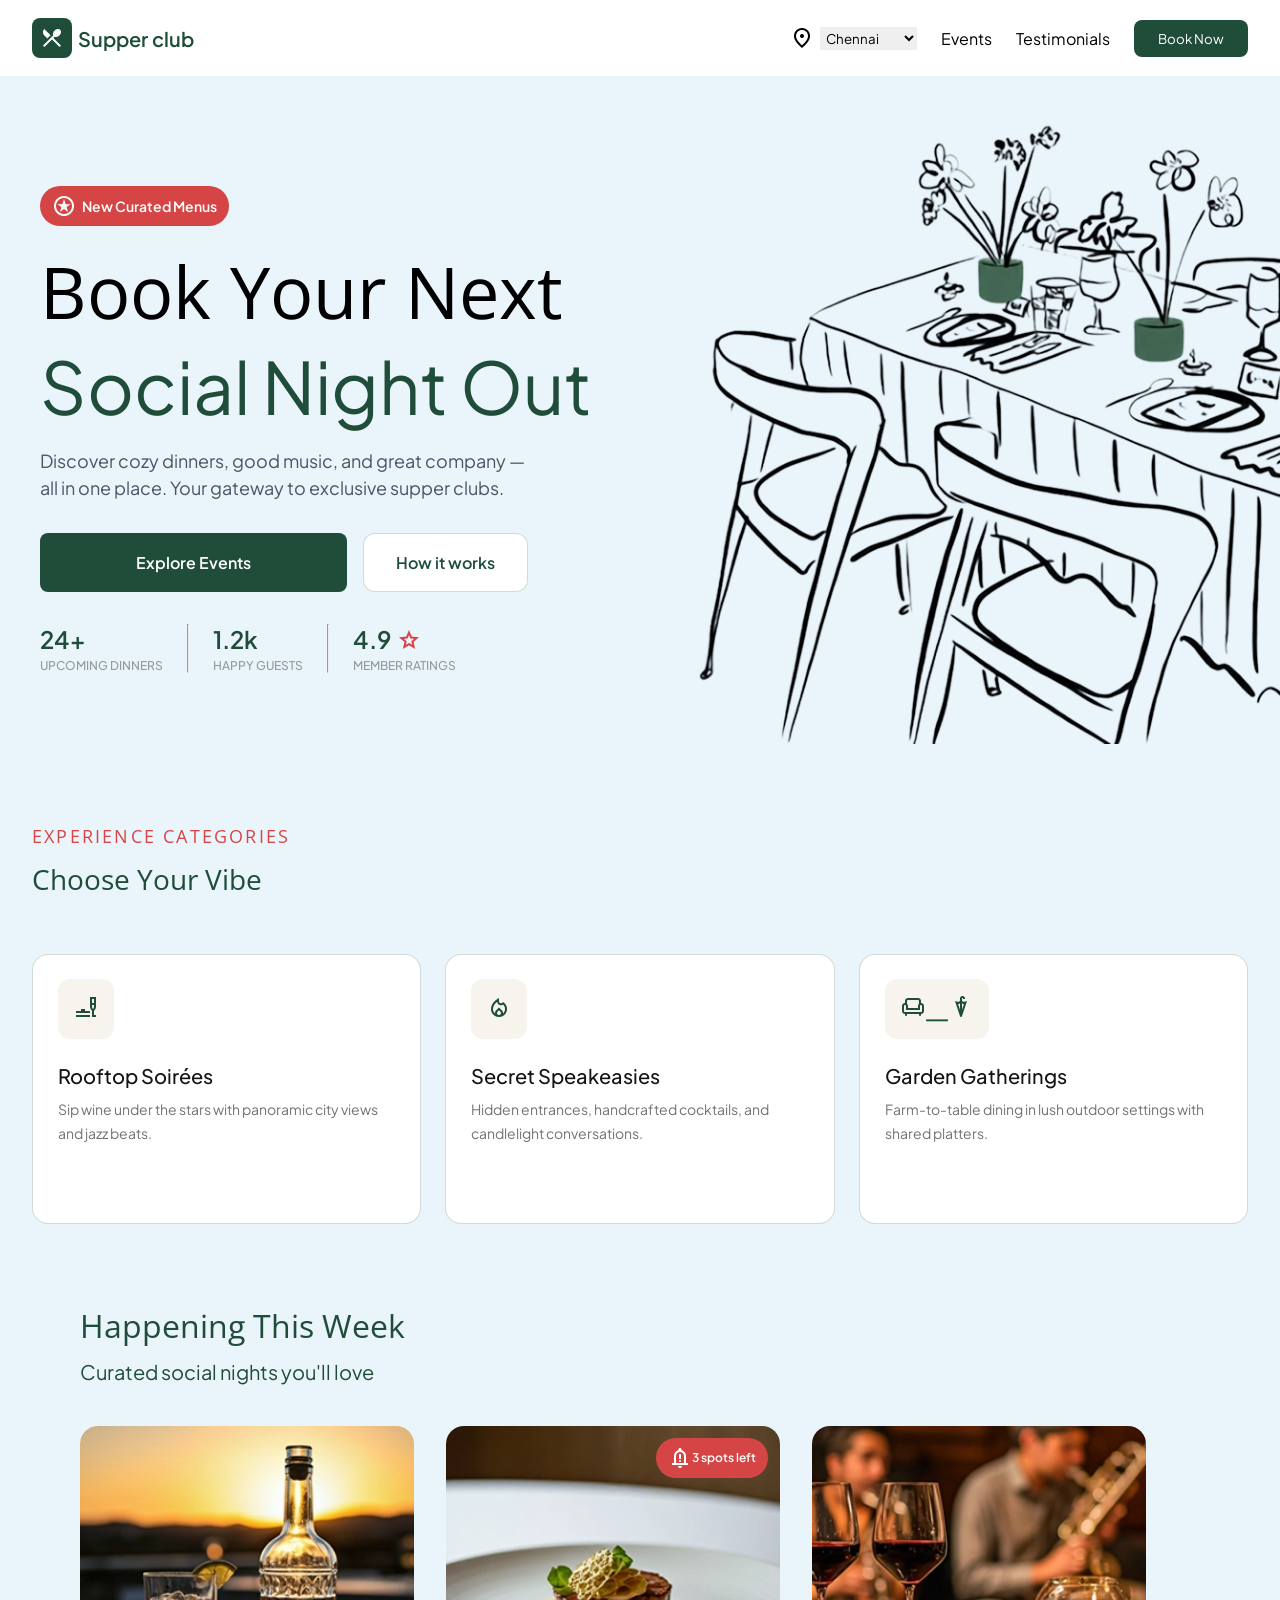
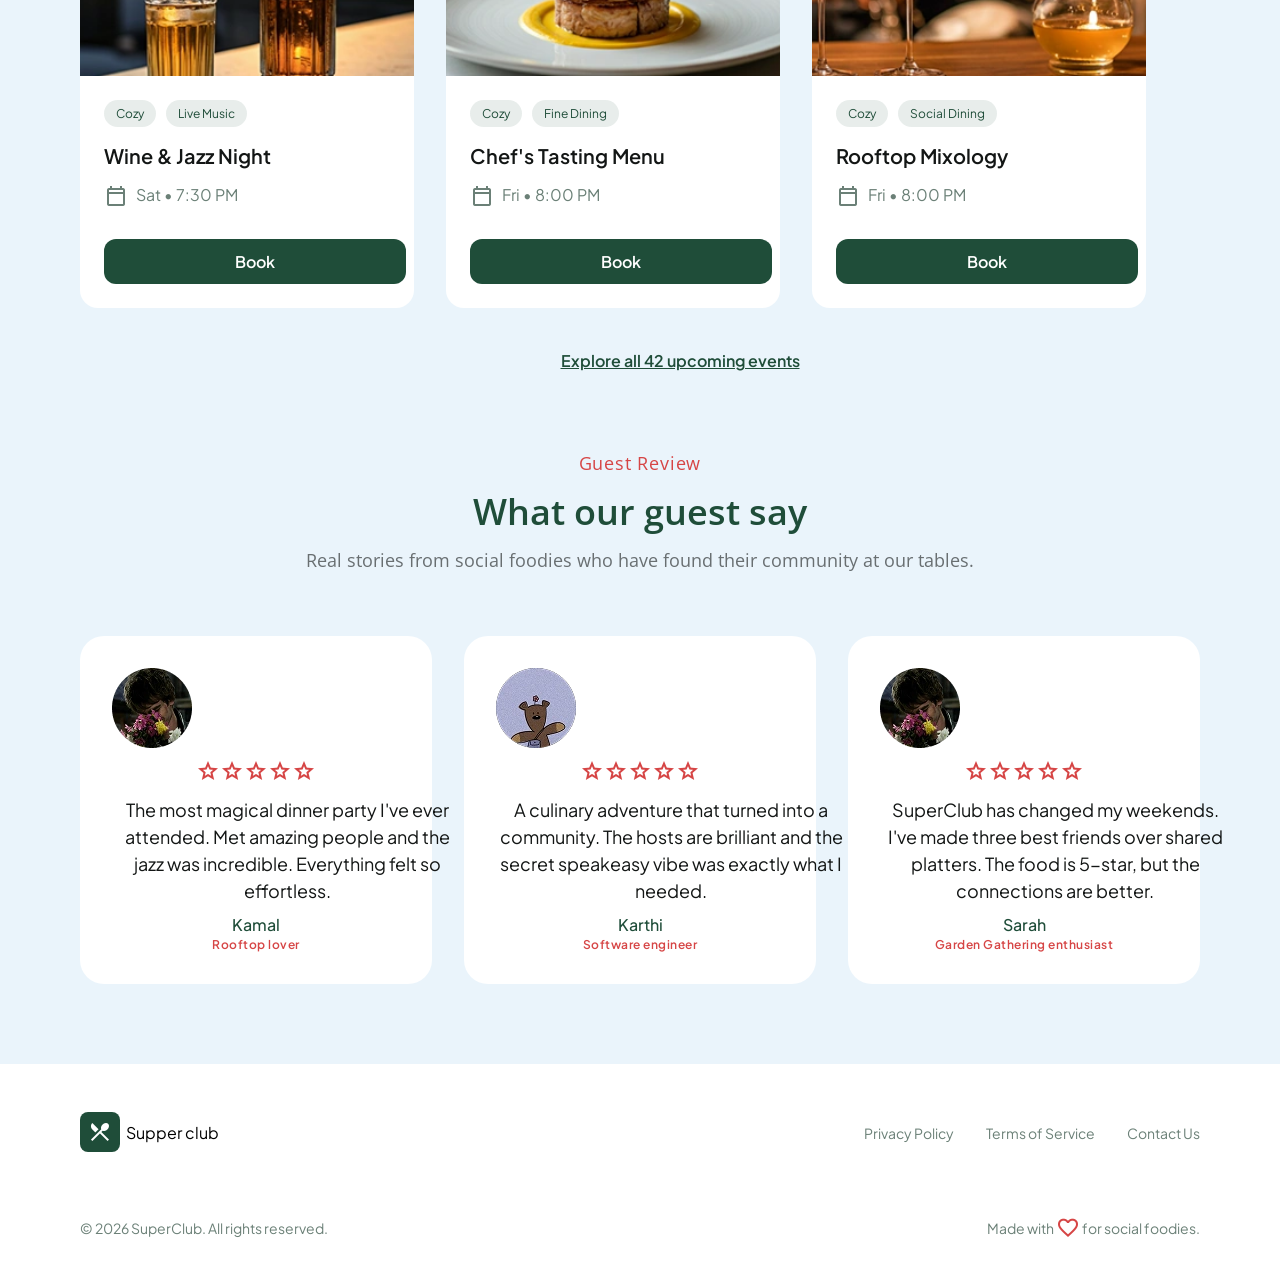
==== commit 943e7c9a: "CLF" ====
--- a/index.html
+++ b/index.html
@@ -4,14 +4,13 @@
     <meta charset="UTF-8" />
     <meta name="viewport" content="width=device-width, initial-scale=1.0" />
     <title>Supper club</title>
-    <link rel="preconnect" href="https://fonts.googleapis.com">
-    <link rel="preconnect" href="https://fonts.gstatic.com" crossorigin>
-    <link rel="preload" href="/css/index.css" as="style" onload="this.rel='stylesheet'">
-    <noscript>
-    <link rel="stylesheet" href="/css/index.css">
-    </noscript>
-    <link href="https://fonts.googleapis.com/css2?family=Material+Symbols+Outlined" rel="stylesheet"/>
-    <link href="https://fonts.googleapis.com/css2?family=Plus+Jakarta+Sans:wght@400;500;600;700&display=swap" rel="stylesheet">
+    <link rel="preconnect" href="https://fonts.googleapis.com" />
+    <link rel="preconnect" href="https://fonts.gstatic.com" crossorigin />
+    <link rel="stylesheet" href="./css/index.css" />
+    <link
+      href="https://fonts.googleapis.com/css2?family=Material+Symbols+Outlined&family=Open+Sans:wght@400;600;700&family=Plus+Jakarta+Sans:wght@400;500;600;700&display=swap"
+      rel="stylesheet"
+    />
     <style>
     *{
        margin: 0;
--- a/css/index.css
+++ b/css/index.css
@@ -33,6 +33,15 @@
 body{
   background-color: var(--primarycolor);  
 }
+
+img{
+    display: block;
+    max-width: 100%;
+}
+
+main{
+    display: block;
+}
 .container{
     width: 95%;
     margin-left: auto;
@@ -220,16 +229,25 @@
     margin-top: 40px;
 }
 
+.hero-section > *{
+    flex: 1 1 320px;
+}
+
 .hero-left{
     margin-left: 40px;
 }
 
+.hero-right{
+    min-height: 420px;
+}
+
 .width{
     width: 500px;
 }
 
 .section-header{
     margin-bottom: 42px;
+    min-height: 88px;
 }
 
 .section-header h4{
@@ -279,8 +297,8 @@
     border-radius: 16px;
     border-color: rgb(31, 77, 57,.2);
     padding: 24px 25px;
-    width: fit-content;
     flex: 1 1 300px;
+    min-height: 220px;
 }
 
 .cards{
@@ -288,6 +306,7 @@
     flex: wrap;
     width: 100%;
     gap: 24px;
+    align-items: stretch;
 }
 
 .experience-categories{
@@ -345,10 +364,16 @@
     margin-bottom: 16px;
 }
 
+.events .event-img{
+    aspect-ratio: 4 / 3;
+    overflow: hidden;
+}
+
 .events .event-img img{
     border-radius:18px 18px 0px 0px ;
-    /* margin-bottom: 24px; */
-    width: fit-content;
+    width: 100%;
+    height: 100%;
+    object-fit: cover;
 }
 
 .event-card .alert{
@@ -391,13 +416,21 @@
 
 .events .event-bottom{
     padding: 24px;
+    min-height: 184px;
+    display: flex;
+    flex-direction: column;
 }
 
 .event-card{
     position: relative;
     background-color: var(--white);
-    width: fit-content;
+    width: 100%;
+    max-width: 334px;
     border-radius: 18px;
+}
+
+.events .event-btn{
+    margin-top: auto;
 }
 
 .events .event-cards{
@@ -607,4 +640,4 @@
         display: block;
     }
     
-}+}
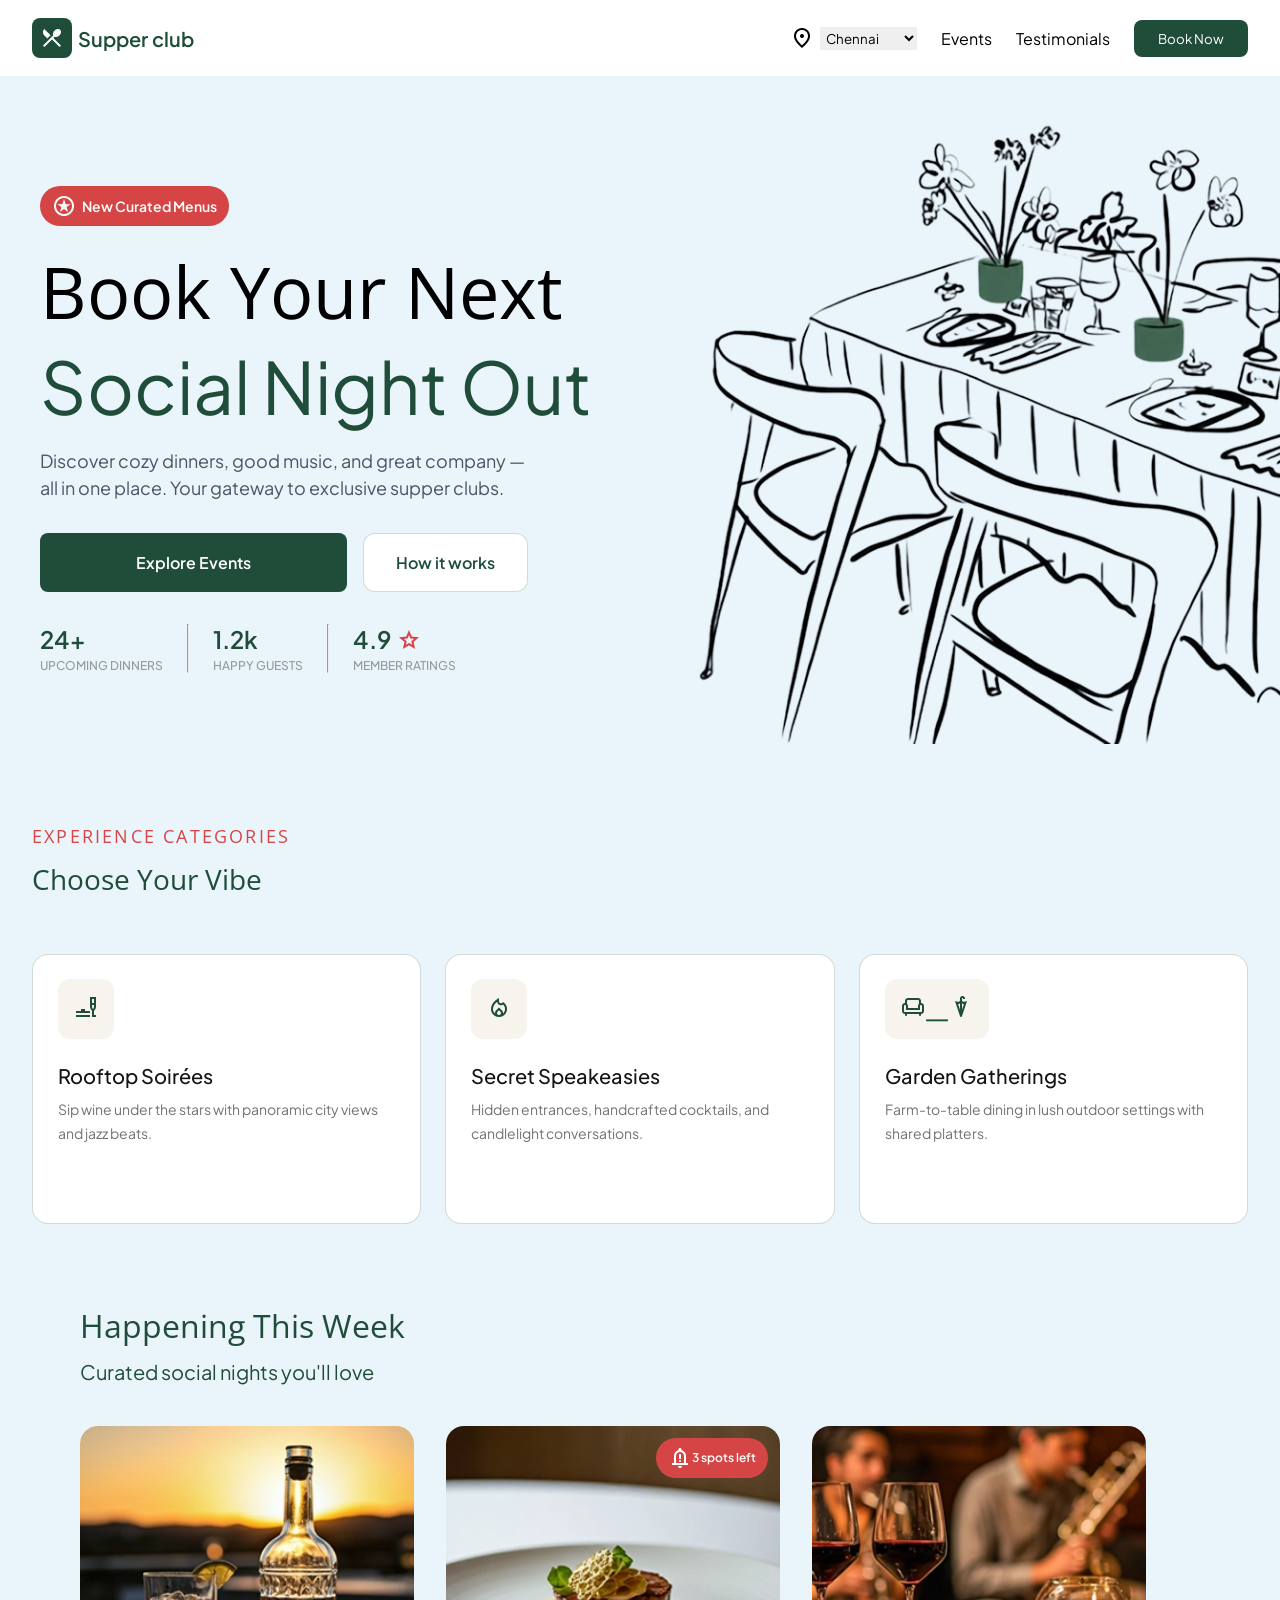
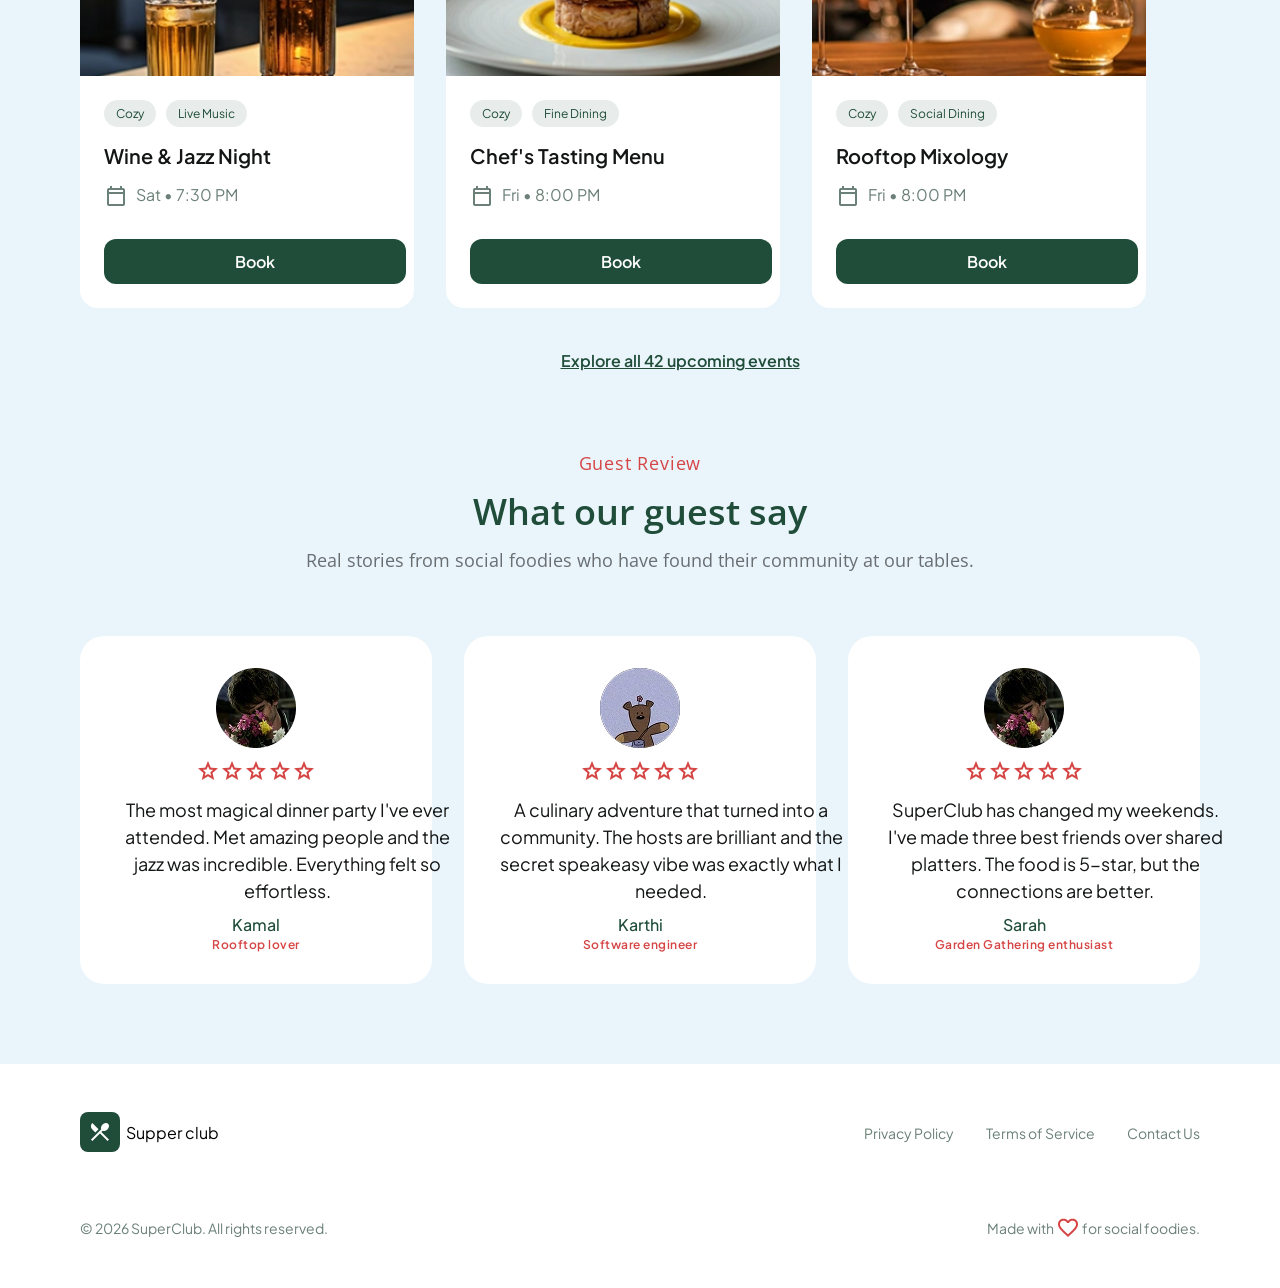
==== commit 62a8a003: "Alignment" ====
--- a/index.html
+++ b/index.html
@@ -1,405 +1,405 @@
-<!doctype html>
-<html lang="en">
-  <head>
-    <meta charset="UTF-8" />
-    <meta name="viewport" content="width=device-width, initial-scale=1.0" />
-    <title>Supper club</title>
-    <link rel="preconnect" href="https://fonts.googleapis.com" />
-    <link rel="preconnect" href="https://fonts.gstatic.com" crossorigin />
-    <link rel="stylesheet" href="./css/index.css" />
-    <link
-      href="https://fonts.googleapis.com/css2?family=Material+Symbols+Outlined&family=Open+Sans:wght@400;600;700&family=Plus+Jakarta+Sans:wght@400;500;600;700&display=swap"
-      rel="stylesheet"
-    />
-    <style>
-    *{
-       margin: 0;
-      padding: 0;
-      font-family: "Plus Jakarta Sans", sans-serif;
-    }
-    </style>
-  </head>
-  <body>
-
-
-    <!-- Nav bar start -->
-    <nav class="nav-bar">
-         <div class="container">
-          <div class="nav-main">
-              <div class="nav-left">
-                  <div class="logo">
-                     <span class="material-symbols-outlined dining">local_dining</span> 
-                     <p><a href="#">Supper club</a></p></div>
-              </div>
-      <div class="nav-links">
-          <ul>
-                <li>
-                  <div class="icon">
-                      <span class="material-symbols-outlined"> location_on </span>
-                      <select name="location" id="">
-                      <option value="city">Chennai</option>
-                      <option value="city">Bangalore</option>
-                      <option value="city">Hyderabad</option>
-                    </select>
-                </div>
-              </li>
-              
-              <li><a href="#events">Events</a></li> 
-              <li><a href="#testimonials">Testimonials</a></li>
-              <li><Button class="btn "><a href="./booking.html">Book Now</a></Button></li>
-          </ul>
-         </div> 
-          </div>
-         </div>
-    </nav>
-<!-- Nav bar end -->
-
-    <main>
-
-      <!-- Hero section -->
-
-      <section class="hero-section">
-        <header class="hero-left">
-              <div class="hero-top">
-                <div class="chip">
-                  
-                    <span class="material-symbols-outlined">stars</span>
-                    <p>New Curated Menus</p>
-              </div>
-              <div class="hero-title">
-                <h2>Book Your Next <div class="green">Social Night Out</div></h2>
-              </div>
-                <p class="width">Discover cozy dinners, good music, and great company — all in one place.
-                  Your gateway to exclusive supper clubs.</p>
-              </div>
-              <div class="hero-btn">
-                <button class="btn primary"> <a href="#">Explore Events</a></button>
-              <button class="secondary-btn"><a href="">How it works</a></button>
-              </div>
-              <div class="stats">
-                <div class="stat">
-                    <h4>24+</h4>
-                    <p>Upcoming dinners</p>  
-                </div>
-                <hr>
-                <div class="stat">
-                  <h4>1.2k</h4>
-                  <p>Happy guests</p>
-                </div>
-                <hr>
-                <div class="stat">
-                  <div class="logo">
-                    <h4>4.9</h4>
-                    <span><div class="material-symbols-outlined star">Star</div></span>
-                  </div>
-                  <p>Member ratings</p>
-                </div>
-              </div>
-        </header>
-
-        <header class="hero-right">
-          <img src="./css/Images/image-removebg-preview.webp" width="100%" height="100%" fetchpriority="high" alt="Hero image" />
-        </header>
-      </section>
-      <!-- Hero section -->
-
-
-      <!-- experience-categories -->
-        <section class="experience-categories">
-            <div class="container">
-              <div class="section-header">
-                  <h4>Experience categories</h4>
-                  <p>Choose Your Vibe</p>
-            </div>
-
-            <div class="cards">
-              
-              <div class="card">
-                <div class="card-icon">
-                  <span class="material-symbols-outlined"> brunch_dining </span>
-                </div>
-                <div class="card-title">
-                  <p>Rooftop Soirées</p>
-                </div>
-                <div class="card-content">
-                  <p>Sip wine under the stars with panoramic city views and jazz beats.</p>
-                </div>
-              </div>
-
-              <div class="card">
-                <div class="card-icon">
-                  <span class="material-symbols-outlined"> local_fire_department </span>
-                </div>
-                <div class="card-title">
-                  <p>Secret Speakeasies</p>
-                </div>
-                <div class="card-content">
-                  <p>Hidden entrances, handcrafted cocktails, and candlelight conversations.</p>
-                </div>
-              </div>
-
-              <div class="card">
-                <div class="card-icon">
-                  <span class="material-symbols-outlined"> chair_umbrella </span>
-                </div>
-                <div class="card-title">
-                  <p>Garden Gatherings</p>
-                </div>
-                <div class="card-content">
-                  <p>Farm-to-table dining in lush outdoor settings with shared platters.</p>
-                </div>
-              </div>
-
-            </div>
-
-            </div>
-             
-        </section>
-        <!-- experience-categories -->
-
-
-        <!-- events -->
-
-        <section class="events" id="events">
-          <!-- <div class="container"> -->
-            <div class="events-header">
-              <h3>Happening This Week</h3>
-              <p>Curated social nights you'll love</p>
-            </div>
-
-            <div class="event-cards">
-              <div class="event-card">
-                <div class="event-img">
-                  <img src="./css/Images/event+1.webp" width="100%" height="100%" loading="lazy" alt="">
-                </div>
-                
-                <div class="event-bottom">
-                  <div class="event-chips">
-                  <div class="event-chip">
-                    <p>Cozy</p>
-                  </div>
-                  <div class="event-chip">
-                    <p>live music</p>
-                  </div>
-                </div>
-                <div class="event-title">
-                  <p>Wine & Jazz Night</p>
-                </div>
-                <div class="event-time">
-                  <span class="material-symbols-outlined">calendar_today</span>
-                  <p>Sat • 7:30 PM</p>
-                </div>
-
-                <div class="event-btn">
-                  <button><a href="#book">Book </a></button>
-                </div>
-                </div>
-
-              </div>
-
-              <div class="event-card">
-                <div class="event-img">
-                  <img src="./css/Images/event+2.webp" width="100%" height="100%" loading="lazy" alt="">
-                  <div class="alert">
-                    <span class="material-symbols-outlined">notification_important</span>
-                    <p>3 spots left</p>
-                  </div>
-                </div>
-
-                <div class="event-bottom">
-                  <div class="event-chips">
-                  <div class="event-chip">
-                    <p>Cozy</p>
-                  </div>
-                  <div class="event-chip">
-                    <p>fine dining</p>
-                  </div>
-                </div>
-
-                <div class="event-title">
-                  <p>Chef's Tasting Menu</p>
-                </div>
-
-                <div class="event-time">
-                  <span class="material-symbols-outlined">calendar_today</span>
-                  <p>Fri • 8:00 PM</p>
-                </div>
-
-                <div class="event-btn">
-                  <button><a href="#book">Book</a></button>
-                </div>
-              </div>
-
-                </div>
-              <div class="event-card">
-              <div class="event-img">
-                <img src="./css/Images/event+3.webp" width="100%" height="100%" loading="lazy" alt="">
-              </div>
-              
-              <div class="event-bottom">
-                <div class="event-chips">
-                <div class="event-chip">
-                  <p>cozy</p>
-                </div>
-                <div class="event-chip">
-                  <p>Social dining</p>
-                </div>
-              </div>
-              <div class="event-title">
-                  <p>Rooftop Mixology</p>
-                </div>
-              <div class="event-time">
-                  <span class="material-symbols-outlined">calendar_today</span>
-                  <p>Fri • 8:00 PM</p>
-              </div>
-              <div class="event-btn">
-                <button><a href="#book">Book</a></button>
-              </div>
-            </div>
-              </div>
-
-            </div>
-
-              <div class="explore">
-                <P>Explore all 42 upcoming events</P>
-              </div>
-          </div>
-        </section>
-
-         <!-- events -->
-
-        <section class="review">
-          <!-- <div class="container"> -->
-            <div class="rev-title">
-              <h6>guest review</h6>
-              <h3>What our guest say</h3>
-              <p>Real stories from social foodies who have found their community at our tables.</p>
-            </div>
-
-            <div class="rev-cards">
-              <div class="rev-card">
-                <div class="rev-img">
-                  <img src="./css/Images/img.h-20-1.webp" width="80px" height="80px" loading="lazy" alt="">
-                </div>
-                <div class="rev-stars">
-                  <span class="material-symbols-outlined">
-                  star
-                  </span><span class="material-symbols-outlined">
-                  star
-                  </span><span class="material-symbols-outlined">
-                  star
-                  </span><span class="material-symbols-outlined">
-                  star
-                  </span><span class="material-symbols-outlined">
-                  star
-                  </span>
-                </div>
-
-                <div class="rev-content">
-                  <p>
-                    The most magical dinner party I've ever attended. Met amazing people and the jazz was incredible. Everything felt so effortless.
-                  </p>
-                </div>
-
-                <div class="rev-people">
-                  <h6>Kamal</h6>
-                  <p>Rooftop lover</p>
-                </div>
-
-              </div>
-
-              <div class="rev-card">
-                <div class="rev-img">
-                  <img src="./css/Images/img.h-20-2.webp" width="80px" height="80px"  loading="lazy" alt="">
-                </div>
-
-                <div class="rev-stars">
-                  <span class="material-symbols-outlined">
-                  star
-                  </span><span class="material-symbols-outlined">
-                  star
-                  </span><span class="material-symbols-outlined">
-                  star
-                  </span><span class="material-symbols-outlined">
-                  star
-                  </span><span class="material-symbols-outlined">
-                  star
-                  </span>
-                </div>
-
-                <div class="rev-content">
-                  <p>A culinary adventure that turned into a community. The hosts are brilliant and the secret speakeasy vibe was exactly what I needed.</p>
-                </div>
-
-                <div class="rev-people">
-                  <h6>Karthi</h6>
-                  <p>Software engineer</p>
-                </div>
-              </div>
-
-              <div class="rev-card">
-                <div class="rev-img">
-                  <img src="./css/Images/img.h-20-1.webp" width="80px" height="80px"  loading="lazy" alt="">
-                </div>
-
-                <div class="rev-stars">
-                  <span class="material-symbols-outlined">
-                  star
-                  </span><span class="material-symbols-outlined">
-                  star
-                  </span><span class="material-symbols-outlined">
-                  star
-                  </span><span class="material-symbols-outlined">
-                  star
-                  </span><span class="material-symbols-outlined">
-                  star
-                  </span>
-                </div>
-
-                <div class="rev-content">
-                    <p>SuperClub has changed my weekends. I've made three best friends over shared platters. The food is 5-star, but the connections are better.</p>
-                </div>
-
-                <div class="rev-people">
-                  <h6>Sarah</h6>
-                  <p>Garden Gathering enthusiast</p>
-                </div>
-              </div>
-            </div>
-          </div>
-        </section>
-
-        <footer>
-          <div class="background">
-            <div class="footer-top">
-                <div class="logo">
-                        <span class="material-symbols-outlined dining">local_dining</span>
-                        <p>Supper club</p>
-                </div>
-            
-              <div class="footer-links">
-                <ul>
-                  <li><a href="">Privacy Policy</a></li>
-                  <li><a href="">Terms of Service</a></li>
-                  <li><a href="">Contact Us</a></li>
-                </ul>
-              </div>
-            </div>
-              
-          
-          <div class="footer-bottom">
-              <p>© 2026 SuperClub. All rights reserved.</p>
-                <div class="footer-quote">
-                  <p>Made with 
-                    <span class="material-symbols-outlined heart1">favorite</span>
-                    for social foodies. 
-                  </p>
-                </div>
-          </div>
-          </div>
-        </footer>
-
-    </main>
-
-  </body>
-</html>
+<!doctype html>
+<html lang="en">
+  <head>
+    <meta charset="UTF-8" />
+    <meta name="viewport" content="width=device-width, initial-scale=1.0" />
+    <title>Supper club</title>
+    <link rel="preconnect" href="https://fonts.googleapis.com" />
+    <link rel="preconnect" href="https://fonts.gstatic.com" crossorigin />
+    <link rel="stylesheet" href="./css/index.css" />
+    <link
+      href="https://fonts.googleapis.com/css2?family=Material+Symbols+Outlined&family=Open+Sans:wght@400;600;700&family=Plus+Jakarta+Sans:wght@400;500;600;700&display=swap"
+      rel="stylesheet"
+    />
+    <style>
+    *{
+       margin: 0;
+      padding: 0;
+      font-family: "Plus Jakarta Sans", sans-serif;
+    }
+    </style>
+  </head>
+  <body>
+
+
+    <!-- Nav bar start -->
+    <nav class="nav-bar">
+         <div class="container">
+          <div class="nav-main">
+              <div class="nav-left">
+                  <div class="logo">
+                     <span class="material-symbols-outlined dining">local_dining</span> 
+                     <p><a href="#">Supper club</a></p></div>
+              </div>
+      <div class="nav-links">
+          <ul>
+                <li>
+                  <div class="icon">
+                      <span class="material-symbols-outlined"> location_on </span>
+                      <select name="location" id="">
+                      <option value="city">Chennai</option>
+                      <option value="city">Bangalore</option>
+                      <option value="city">Hyderabad</option>
+                    </select>
+                </div>
+              </li>
+              
+              <li><a href="#events">Events</a></li> 
+              <li><a href="#testimonials">Testimonials</a></li>
+              <li><Button class="btn "><a href="./booking.html">Book Now</a></Button></li>
+          </ul>
+         </div> 
+          </div>
+         </div>
+    </nav>
+<!-- Nav bar end -->
+
+    <main>
+
+      <!-- Hero section -->
+
+      <section class="hero-section">
+        <header class="hero-left">
+              <div class="hero-top">
+                <div class="chip">
+                  
+                    <span class="material-symbols-outlined">stars</span>
+                    <p>New Curated Menus</p>
+              </div>
+              <div class="hero-title">
+                <h2>Book Your Next <div class="green">Social Night Out</div></h2>
+              </div>
+                <p class="width">Discover cozy dinners, good music, and great company — all in one place.
+                  Your gateway to exclusive supper clubs.</p>
+              </div>
+              <div class="hero-btn">
+                <button class="btn primary"> <a href="#">Explore Events</a></button>
+              <button class="secondary-btn"><a href="">How it works</a></button>
+              </div>
+              <div class="stats">
+                <div class="stat">
+                    <h4>24+</h4>
+                    <p>Upcoming dinners</p>  
+                </div>
+                <hr>
+                <div class="stat">
+                  <h4>1.2k</h4>
+                  <p>Happy guests</p>
+                </div>
+                <hr>
+                <div class="stat">
+                  <div class="logo">
+                    <h4>4.9</h4>
+                    <span><div class="material-symbols-outlined star">Star</div></span>
+                  </div>
+                  <p>Member ratings</p>
+                </div>
+              </div>
+        </header>
+
+        <header class="hero-right">
+          <img src="./css/Images/image-removebg-preview.webp" width="100%" height="100%" fetchpriority="high" alt="Hero image" />
+        </header>
+      </section>
+      <!-- Hero section -->
+
+
+      <!-- experience-categories -->
+        <section class="experience-categories">
+            <div class="container">
+              <div class="section-header">
+                  <h4>Experience categories</h4>
+                  <p>Choose Your Vibe</p>
+            </div>
+
+            <div class="cards">
+              
+              <div class="card">
+                <div class="card-icon">
+                  <span class="material-symbols-outlined"> brunch_dining </span>
+                </div>
+                <div class="card-title">
+                  <p>Rooftop Soirées</p>
+                </div>
+                <div class="card-content">
+                  <p>Sip wine under the stars with panoramic city views and jazz beats.</p>
+                </div>
+              </div>
+
+              <div class="card">
+                <div class="card-icon">
+                  <span class="material-symbols-outlined"> local_fire_department </span>
+                </div>
+                <div class="card-title">
+                  <p>Secret Speakeasies</p>
+                </div>
+                <div class="card-content">
+                  <p>Hidden entrances, handcrafted cocktails, and candlelight conversations.</p>
+                </div>
+              </div>
+
+              <div class="card">
+                <div class="card-icon">
+                  <span class="material-symbols-outlined"> chair_umbrella </span>
+                </div>
+                <div class="card-title">
+                  <p>Garden Gatherings</p>
+                </div>
+                <div class="card-content">
+                  <p>Farm-to-table dining in lush outdoor settings with shared platters.</p>
+                </div>
+              </div>
+
+            </div>
+
+            </div>
+             
+        </section>
+        <!-- experience-categories -->
+
+
+        <!-- events -->
+
+        <section class="events" id="events">
+          <!-- <div class="container"> -->
+            <div class="events-header">
+              <h3>Happening This Week</h3>
+              <p>Curated social nights you'll love</p>
+            </div>
+
+            <div class="event-cards">
+              <div class="event-card">
+                <div class="event-img">
+                  <img src="./css/Images/event+1.webp" width="100%" height="100%" loading="lazy" alt="">
+                </div>
+                
+                <div class="event-bottom">
+                  <div class="event-chips">
+                  <div class="event-chip">
+                    <p>Cozy</p>
+                  </div>
+                  <div class="event-chip">
+                    <p>live music</p>
+                  </div>
+                </div>
+                <div class="event-title">
+                  <p>Wine & Jazz Night</p>
+                </div>
+                <div class="event-time">
+                  <span class="material-symbols-outlined">calendar_today</span>
+                  <p>Sat • 7:30 PM</p>
+                </div>
+
+                <div class="event-btn">
+                  <button><a href="#book">Book </a></button>
+                </div>
+                </div>
+
+              </div>
+
+              <div class="event-card">
+                <div class="event-img">
+                  <img src="./css/Images/event+2.webp" width="100%" height="100%" loading="lazy" alt="">
+                  <div class="alert">
+                    <span class="material-symbols-outlined">notification_important</span>
+                    <p>3 spots left</p>
+                  </div>
+                </div>
+
+                <div class="event-bottom">
+                  <div class="event-chips">
+                  <div class="event-chip">
+                    <p>Cozy</p>
+                  </div>
+                  <div class="event-chip">
+                    <p>fine dining</p>
+                  </div>
+                </div>
+
+                <div class="event-title">
+                  <p>Chef's Tasting Menu</p>
+                </div>
+
+                <div class="event-time">
+                  <span class="material-symbols-outlined">calendar_today</span>
+                  <p>Fri • 8:00 PM</p>
+                </div>
+
+                <div class="event-btn">
+                  <button><a href="#book">Book</a></button>
+                </div>
+              </div>
+
+                </div>
+              <div class="event-card">
+              <div class="event-img">
+                <img src="./css/Images/event+3.webp" width="100%" height="100%" loading="lazy" alt="">
+              </div>
+              
+              <div class="event-bottom">
+                <div class="event-chips">
+                <div class="event-chip">
+                  <p>cozy</p>
+                </div>
+                <div class="event-chip">
+                  <p>Social dining</p>
+                </div>
+              </div>
+              <div class="event-title">
+                  <p>Rooftop Mixology</p>
+                </div>
+              <div class="event-time">
+                  <span class="material-symbols-outlined">calendar_today</span>
+                  <p>Fri • 8:00 PM</p>
+              </div>
+              <div class="event-btn">
+                <button><a href="#book">Book</a></button>
+              </div>
+            </div>
+              </div>
+
+            </div>
+
+              <div class="explore">
+                <P>Explore all 42 upcoming events</P>
+              </div>
+          </div>
+        </section>
+
+         <!-- events -->
+
+        <section class="review">
+          <!-- <div class="container"> -->
+            <div class="rev-title">
+              <h6>guest review</h6>
+              <h3>What our guest say</h3>
+              <p>Real stories from social foodies who have found their community at our tables.</p>
+            </div>
+
+            <div class="rev-cards">
+              <div class="rev-card">
+                <div class="rev-img">
+                  <img src="./css/Images/img.h-20-1.webp" width="80px" height="80px" loading="lazy" alt="">
+                </div>
+                <div class="rev-stars">
+                  <span class="material-symbols-outlined">
+                  star
+                  </span><span class="material-symbols-outlined">
+                  star
+                  </span><span class="material-symbols-outlined">
+                  star
+                  </span><span class="material-symbols-outlined">
+                  star
+                  </span><span class="material-symbols-outlined">
+                  star
+                  </span>
+                </div>
+
+                <div class="rev-content">
+                  <p>
+                    The most magical dinner party I've ever attended. Met amazing people and the jazz was incredible. Everything felt so effortless.
+                  </p>
+                </div>
+
+                <div class="rev-people">
+                  <h6>Kamal</h6>
+                  <p>Rooftop lover</p>
+                </div>
+
+              </div>
+
+              <div class="rev-card">
+                <div class="rev-img">
+                  <img src="./css/Images/img.h-20-2.webp" width="80px" height="80px"  loading="lazy" alt="">
+                </div>
+
+                <div class="rev-stars">
+                  <span class="material-symbols-outlined">
+                  star
+                  </span><span class="material-symbols-outlined">
+                  star
+                  </span><span class="material-symbols-outlined">
+                  star
+                  </span><span class="material-symbols-outlined">
+                  star
+                  </span><span class="material-symbols-outlined">
+                  star
+                  </span>
+                </div>
+
+                <div class="rev-content">
+                  <p>A culinary adventure that turned into a community. The hosts are brilliant and the secret speakeasy vibe was exactly what I needed.</p>
+                </div>
+
+                <div class="rev-people">
+                  <h6>Karthi</h6>
+                  <p>Software engineer</p>
+                </div>
+              </div>
+
+              <div class="rev-card">
+                <div class="rev-img">
+                  <img src="./css/Images/img.h-20-1.webp" width="80px" height="80px"  loading="lazy" alt="">
+                </div>
+
+                <div class="rev-stars">
+                  <span class="material-symbols-outlined">
+                  star
+                  </span><span class="material-symbols-outlined">
+                  star
+                  </span><span class="material-symbols-outlined">
+                  star
+                  </span><span class="material-symbols-outlined">
+                  star
+                  </span><span class="material-symbols-outlined">
+                  star
+                  </span>
+                </div>
+
+                <div class="rev-content">
+                    <p>SuperClub has changed my weekends. I've made three best friends over shared platters. The food is 5-star, but the connections are better.</p>
+                </div>
+
+                <div class="rev-people">
+                  <h6>Sarah</h6>
+                  <p>Garden Gathering enthusiast</p>
+                </div>
+              </div>
+            </div>
+          </div>
+        </section>
+
+        <footer>
+          <div class="background">
+            <div class="footer-top">
+                <div class="logo">
+                        <span class="material-symbols-outlined dining">local_dining</span>
+                        <p>Supper club</p>
+                </div>
+            
+              <div class="footer-links">
+                <ul>
+                  <li><a href="">Privacy Policy</a></li>
+                  <li><a href="">Terms of Service</a></li>
+                  <li><a href="">Contact Us</a></li>
+                </ul>
+              </div>
+            </div> 
+              
+          
+          <div class="footer-bottom">
+              <p>© 2026 SuperClub. All rights reserved.</p>
+                <div class="footer-quote">
+                  <p>Made with 
+                    <span class="material-symbols-outlined heart1">favorite</span>
+                    for social foodies. 
+                  </p>
+                </div>
+          </div>
+          </div>
+        </footer>
+
+    </main>
+
+  </body>
+</html>
--- a/css/index.css
+++ b/css/index.css
@@ -1,643 +1,645 @@
-/* @import url('https://fonts.googleapis.com/css2?family=Open+Sans:ital,wght@0,300..800;1,300..800&family=Plus+Jakarta+Sans:ital,wght@0,200..800;1,200..800&family=Roboto:ital,wght@0,100..900;1,100..900&display=swap'); */
-*{
-    /* background-color: var(--primarycolor); */
-    margin: 0;
-    padding: 0;
-    font-family: "Plus Jakarta Sans", sans-serif;
-}
-
-:root{
-    --white:#ffffff;
-    --black: #000000;
-    --primarycolor:#EAF4FB;
-    --cta:#1F4D39;
-    --chip:#D64545;
-    --secondarycolor:#F7F4ED;
-    --textcolor: #1F4D39;
-    --light_green: #6B8077;
-}
-
-nav{
-    background-color: white;
-    padding-top: 18px;
-    padding-bottom: 18px;
-}
-
-.nav-bar{
-    position: sticky;
-    top: 0;
-    z-index: 1;
-}
-
-
-body{
-  background-color: var(--primarycolor);  
-}
-
-img{
-    display: block;
-    max-width: 100%;
-}
-
-main{
-    display: block;
-}
-.container{
-    width: 95%;
-    margin-left: auto;
-    margin-right: auto;
-}
-
-.nav-main{
-    align-items: center;
-    display: flex;
-    flex-wrap: wrap;
-    justify-content: space-between;
-}
-
-.nav-links ul{
-    display: flex;
-    flex-wrap: wrap;
-    gap: 24px;
-    align-items: center;
-}
-
-.nav-links ul li{
-    list-style-type: none;
-    align-items: center;
-}
-
-.btn a {
-    text-decoration: none;
-    color: var(--white) !important;
-    
-}
-
-.nav-links ul li a{
-    text-decoration: none;
-    color: var(--black);
-}
-
-.btn{
-    padding: 10px 24px 10px 24px;
-    border: none;
-    border-radius: 8px;
-    background-color: var(--cta);
-}
-
-
-
-.nav-links ul .icon{
-    gap: 6px;
-    display: flex;
-    align-items: center;
-}
-
-.logo{
-    display:flex;
-    align-items: center;
-    gap: 6px;
-}
-
-.dining{
-    color:var(--white);
-    background-color: var(--cta);
-    padding: 8px;
-    border-radius: 8px;
-
-}
-
-.logo a{
-    text-decoration: none;
-    font-size: 20px;
-    font-weight: 600;
-    color: var(--cta);
-}
-
-
-.nav-links ul li .icon select{
-    padding: 2px;
-    /* background-color: #F7F4ED; */
-    border: none;
-}
-
-.stat h4{
-    font-weight: 600;
-    font-size: 24px;
-    color: var(--textcolor);
-    margin-bottom: 4px;
-}
-
-.stat .star{
-    color:var(--chip);
-}
-
-.stat p{
-    font-weight:500;
-    font-size: 12px;
-    color: rgb(19, 22, 21,.4);
-    text-transform: uppercase;
-}
-
-.stats{
-    display: flex;
-    flex-wrap: wrap;
-    gap: 24px;
-}
-
-.star{
-    color: var(--textcolor);
-}
-
-.secondary-btn{
-    background-color: var(--white);
-    color: var(--textcolor);
-    border: 1px solid;
-    border-color: rgb(31, 77, 57,.2);
-    padding: 18px 32px 18px 32px;
-    border-radius: 12px;
-    font-weight:600;
-    font-size: 16px;
-}
-
-.secondary-btn a{
-    color: var(--textcolor);
-    text-decoration: none;
-}
-
-.primary{
-    width: 307px;
-    padding: 18px 0px 18px;
-    font-size: 16px;
-    font-weight: 600;
-}
-
-.hero-btn{
-    display: flex;
-    flex-wrap: wrap;
-    gap: 16px;
-    margin-bottom: 32px;
-}
-
-.hero-top p{
-    font-size: 18px;
-    font-weight: 400;
-    line-height: 150%;
-    color: #4A5568;
-}
-
-.hero-title h2{
-    font-family: "Open Sans", sans-serif;
-    font-size: 72px;
-    font-weight: 400;
-    margin-bottom: 16px;
-}
-
-.green{
-    color: var(--textcolor);
-}
-
-.chip{
-    display: flex;
-    align-items: center;
-    gap: 6px;
-    background-color: var(--chip);
-    color: var(--white);
-    width: fit-content;
-    border-radius: 32px;
-    padding: 8px 12px;
-    margin-bottom: 16px;
-}
-
-.chip p{
-    font-weight: 600;
-    font-size: 14px;
-    color: var(--white);   
-}
-
-.hero-top{
-    margin-bottom: 32px;
-}
-
-.hero-section{
-    display: flex;
-    flex-wrap: wrap;
-    align-items: center;
-    gap: 32px;
-    justify-content: space-between;
-    margin-bottom: 80px;
-    margin-top: 40px;
-}
-
-.hero-section > *{
-    flex: 1 1 320px;
-}
-
-.hero-left{
-    margin-left: 40px;
-}
-
-.hero-right{
-    min-height: 420px;
-}
-
-.width{
-    width: 500px;
-}
-
-.section-header{
-    margin-bottom: 42px;
-    min-height: 88px;
-}
-
-.section-header h4{
-    font-family: "Open Sans", sans-serif;
-    text-transform: uppercase;
-    font-weight: 400;
-    letter-spacing: 2.2px;
-    font-size: 18px;
-    color: var(--chip);
-    margin-bottom: 12px;
-}
-
-.section-header p{
-    font-family: "Open Sans", sans-serif;
-    font-size: 28px;
-    font-weight: 400;
-    color: var(--textcolor);
-}
-
-.cards .card-content{
-    font-size: 14px;
-    font-weight: 400;
-    line-height: 170%;
-    color: rgb(19, 22, 21,.6);
-}
-
-.cards .card-title{
-    font-size: 20px;
-    font-weight:500;
-    color: #131615;
-    text-transform: capitalize;
-    margin-bottom: 10px;
-}
-
-.cards .card-icon{
-    padding: 16px;
-    background-color:#F7F4ED;
-    width:fit-content;
-    border-radius: 12px;
-    margin-bottom: 24px;
-    color: var(--textcolor);
-}
-
-.cards .card{
-    background-color: white;
-    border: 1px solid;
-    border-radius: 16px;
-    border-color: rgb(31, 77, 57,.2);
-    padding: 24px 25px;
-    flex: 1 1 300px;
-    min-height: 220px;
-}
-
-.cards{
-    display: flex;
-    flex: wrap;
-    width: 100%;
-    gap: 24px;
-    align-items: stretch;
-}
-
-.experience-categories{
-    margin: 80px 0px 80px;
-}
-
-
-.events .event-btn button{
-    width: 302px;
-    background-color: var(--cta);
-    padding: 12px 0px 12px;
-    border-radius: 12px;
-    border: none;
-}
-
-.events .event-btn button a{
-    color: var(--white);
-    text-decoration: none;
-    font-size: 16px;
-    font-weight: 600;
-}
-
-.events .event-time{
-    display: flex;
-    gap: 8px;
-    color: var(--light_green);
-    margin-bottom: 16px;
-    flex-wrap: wrap;
-}
-
-
-
-.events .event-title p{
-    font-size: 20px;
-    font-weight: 600;
-    color: #131615;
-    margin-bottom: 16px;
-}
-
-.events .event-chip{
-    color: #1F4D39;
-    font-size: 12px;
-    font: 400;
-    text-transform: capitalize;
-    background-color: rgb(31, 77, 57,.10);
-    width: fit-content;
-    border-radius: 32px;
-    padding: 6px 12px;
-}
-
-.events .event-chips{
-    display: flex;
-    flex-wrap: wrap;
-    gap: 10px;
-    margin-bottom: 16px;
-}
-
-.events .event-img{
-    aspect-ratio: 4 / 3;
-    overflow: hidden;
-}
-
-.events .event-img img{
-    border-radius:18px 18px 0px 0px ;
-    width: 100%;
-    height: 100%;
-    object-fit: cover;
-}
-
-.event-card .alert{
-    background-color: var(--chip);
-    color: var(--white);
-    padding: 8px 12px;
-    width: fit-content;
-    border-radius: 32px;
-    display: flex;
-    align-items: center;
-    position: absolute;
-    top: 12px;
-    right: 12px;
-}
-
-.event-card .alert p{
-    font-size: 12px;
-    font-weight: 600;
-}
-
-
-.events .events-header h3{
-    font-family: "Open Sans", sans-serif;
-    font-weight: 400;
-    font-size: 32px;
-    color: var(--textcolor);
-    margin-bottom: 12px;
-}
-
-.events .events-header p{
-    font: 400;
-    font-size: 20px;
-    color:var(--textcolor);
-
-}
-
-.events .events-header{
-    margin-bottom: 42px;
-}
-
-.events .event-bottom{
-    padding: 24px;
-    min-height: 184px;
-    display: flex;
-    flex-direction: column;
-}
-
-.event-card{
-    position: relative;
-    background-color: var(--white);
-    width: 100%;
-    max-width: 334px;
-    border-radius: 18px;
-}
-
-.events .event-btn{
-    margin-top: auto;
-}
-
-.events .event-cards{
-    display: flex;
-    flex-wrap: wrap;
-    /* width: 100%; */
-    flex: 1 1 300px;
-    /* justify-content: center; */
-    gap: 32px;
-    margin-right: 80px;
-    /* margin-left: 80px; */
-    margin-bottom: 42px;
-
-}
-
-.events .explore p{
-    font-weight: 600;
-    font-size: 16px;
-    color: var(--textcolor);
-    text-decoration: underline;
-    text-align: center;
-}
-
-.events{
-    margin-left: 80px;
-    margin-bottom: 80px;
-}
-
-.rev-cards .rev-card .rev-people h6{
-   font-size: 16px; 
-   font-weight: 500;
-   color:var(--cta) ; 
-   text-transform: capitalize;
-   text-align: center; 
-   margin-bottom: 2px;
-}
-
-.rev-card .rev-people p{
-    font-size: 12px;
-    font-weight: 600;
-    color: var(--chip);
-    letter-spacing: .5px;
-    text-align: center;
-    
-}
-
-.rev-card .rev-content p{
-    font-size: 18px;
-    width: 350px;
-    font-weight: 400;
-    color: #131615;
-    text-align: center;
-    line-height: 150%;
-}
-
-
-.rev-cards .rev-card .rev-stars{
-    color:var(--chip) ;
-    text-align: center;
-}
-
-.rev-cards .rev-card .rev-img{
-    text-align: center;
-
-}
-
-.rev-title p{
-    font-family: "Open Sans", sans-serif;
-    font-weight: 400;
-    font-size: 18px;
-    color: rgb(19, 22, 21,.6);
-    text-align: center;
-}
-
-
-.rev-title h3{
-    font-family: "Open Sans", sans-serif;
-    font-size: 36px;
-    font-weight: 600;
-    text-align: center;
-    color: var(--textcolor);
-    /* color: #D64545; */
-}
-
- .rev-title h6{
-    font-family: "Open Sans", sans-serif;
-    font-size:18px ;
-    font-weight: 400;
-    color: var(--chip);
-    text-align: center;
-    letter-spacing: .8px;
-    text-transform: capitalize;
-}
-
-.rev-title{
-    margin-bottom: 64px;
-    display: flex;
-    flex-direction: column;
-    gap: 12px;
-}
-
-.rev-card{
-    background-color: white;
-    border-radius: 24px;
-    width: fit-content;
-    padding: 32px;
-    display: flex;
-    flex-direction: column;
-    gap: 10px;
-    width: 250px;
-    flex-grow: 1;
-    /* flex: 1 1 250px; */
-
-}
-
-.review .rev-cards{
-    display: flex;
-    flex-wrap: wrap;
-    width: 100%;
-    gap: 32px;
-      
-}
-
-.review{
-    margin-right: 80px;
-    margin-left: 80px;
-    margin-bottom: 80px;
-}
-
-
-/* .footer-quote {
-    align-items: center;
-   
-} */
-
-.footer-bottom p{
-    font-size: 14px;
-    font-weight: 400;
-    color: var(--light_green);
-    display: flex;
-    flex-wrap: wrap;
-    gap: 2px;
-    align-items: center;
-    
-}
-
-.footer-bottom .quote{
-    align-items: center;
-}
-
-
-
-
-.footer-bottom .heart1{
-    align-items: center;
-    color: var(--chip);
-}
-
-.footer-bottom{
-    display: flex;
-    flex-wrap: wrap;
-    align-items: center;
-    justify-content: space-between;
-}
-
-.footer-links ul li a{
-    text-decoration: none;
-    color: var(--light_green);
-    font-weight: medium;
-    font-size: 14px;
-}
-
-
-.footer-links ul{
-    display: flex;
-    flex-wrap: wrap;
-    list-style-type: none;
-    gap: 32px;
-}
-
-.footer-top{
-    display: flex;
-    flex-wrap: wrap;
-    align-items: center;
-    justify-content: space-between;
-}
-
-footer{
-   
-    background-color: var(--white);
-    
-    
-}
-
-footer .background{
-    display: flex;
-    flex-wrap: wrap;
-    flex-direction: column;
-    gap: 64px;
-    padding: 48px 80px 48px 80px;
-}
-
-
-
-@media screen and (max-width:500px){
-    .nav-main, footer .background{
-        display: block;
-    }
-    
-}
+/* @import url('https://fonts.googleapis.com/css2?family=Open+Sans:ital,wght@0,300..800;1,300..800&family=Plus+Jakarta+Sans:ital,wght@0,200..800;1,200..800&family=Roboto:ital,wght@0,100..900;1,100..900&display=swap'); */
+*{
+    /* background-color: var(--primarycolor); */
+    margin: 0;
+    padding: 0;
+    font-family: "Plus Jakarta Sans", sans-serif;
+}
+
+:root{
+    --white:#ffffff;
+    --black: #000000;
+    --primarycolor:#EAF4FB;
+    --cta:#1F4D39;
+    --chip:#D64545;
+    --secondarycolor:#F7F4ED;
+    --textcolor: #1F4D39;
+    --light_green: #6B8077;
+}
+
+nav{
+    background-color: white;
+    padding-top: 18px;
+    padding-bottom: 18px;
+}
+
+.nav-bar{
+    position: sticky;
+    top: 0;
+    z-index: 1;
+}
+
+
+body{
+  background-color: var(--primarycolor);  
+}
+
+img{
+    display: block;
+    max-width: 100%;
+}
+
+main{
+    display: block;
+}
+.container{
+    width: 95%;
+    margin-left: auto;
+    margin-right: auto;
+}
+
+.nav-main{
+    align-items: center;
+    display: flex;
+    flex-wrap: wrap;
+    justify-content: space-between;
+}
+
+.nav-links ul{
+    display: flex;
+    flex-wrap: wrap;
+    gap: 24px;
+    align-items: center;
+}
+
+.nav-links ul li{
+    list-style-type: none;
+    align-items: center;
+}
+
+.btn a {
+    text-decoration: none;
+    color: var(--white) !important;
+    
+}
+
+.nav-links ul li a{
+    text-decoration: none;
+    color: var(--black);
+}
+
+.btn{
+    padding: 10px 24px 10px 24px;
+    border: none;
+    border-radius: 8px;
+    background-color: var(--cta);
+}
+
+
+
+.nav-links ul .icon{
+    gap: 6px;
+    display: flex;
+    align-items: center;
+}
+
+.logo{
+    display:flex;
+    align-items: center;
+    gap: 6px;
+}
+
+.dining{
+    color:var(--white);
+    background-color: var(--cta);
+    padding: 8px;
+    border-radius: 8px;
+
+}
+
+.logo a{
+    text-decoration: none;
+    font-size: 20px;
+    font-weight: 600;
+    color: var(--cta);
+}
+
+
+.nav-links ul li .icon select{
+    padding: 2px;
+    /* background-color: #F7F4ED; */
+    border: none;
+}
+
+.stat h4{
+    font-weight: 600;
+    font-size: 24px;
+    color: var(--textcolor);
+    margin-bottom: 4px;
+}
+
+.stat .star{
+    color:var(--chip);
+}
+
+.stat p{
+    font-weight:500;
+    font-size: 12px;
+    color: rgb(19, 22, 21,.4);
+    text-transform: uppercase;
+}
+
+.stats{
+    display: flex;
+    flex-wrap: wrap;
+    gap: 24px;
+}
+
+.star{
+    color: var(--textcolor);
+}
+
+.secondary-btn{
+    background-color: var(--white);
+    color: var(--textcolor);
+    border: 1px solid;
+    border-color: rgb(31, 77, 57,.2);
+    padding: 18px 32px 18px 32px;
+    border-radius: 12px;
+    font-weight:600;
+    font-size: 16px;
+}
+
+.secondary-btn a{
+    color: var(--textcolor);
+    text-decoration: none;
+}
+
+.primary{
+    width: 307px;
+    padding: 18px 0px 18px;
+    font-size: 16px;
+    font-weight: 600;
+}
+
+.hero-btn{
+    display: flex;
+    flex-wrap: wrap;
+    gap: 16px;
+    margin-bottom: 32px;
+}
+
+.hero-top p{
+    font-size: 18px;
+    font-weight: 400;
+    line-height: 150%;
+    color: #4A5568;
+}
+
+.hero-title h2{
+    font-family: "Open Sans", sans-serif;
+    font-size: 72px;
+    font-weight: 400;
+    margin-bottom: 16px;
+}
+
+.green{
+    color: var(--textcolor);
+}
+
+.chip{
+    display: flex;
+    align-items: center;
+    gap: 6px;
+    background-color: var(--chip);
+    color: var(--white);
+    width: fit-content;
+    border-radius: 32px;
+    padding: 8px 12px;
+    margin-bottom: 16px;
+}
+
+.chip p{
+    font-weight: 600;
+    font-size: 14px;
+    color: var(--white);   
+}
+
+.hero-top{
+    margin-bottom: 32px;
+}
+
+.hero-section{
+    display: flex;
+    flex-wrap: wrap;
+    align-items: center;
+    gap: 32px;
+    justify-content: space-between;
+    margin-bottom: 80px;
+    margin-top: 40px;
+}
+
+.hero-section > *{
+    flex: 1 1 320px;
+}
+
+.hero-left{
+    margin-left: 40px;
+}
+
+.hero-right{
+    min-height: 420px;
+}
+
+.width{
+    width: 500px;
+}
+
+.section-header{
+    margin-bottom: 42px;
+    min-height: 88px;
+}
+
+.section-header h4{
+    font-family: "Open Sans", sans-serif;
+    text-transform: uppercase;
+    font-weight: 400;
+    letter-spacing: 2.2px;
+    font-size: 18px;
+    color: var(--chip);
+    margin-bottom: 12px;
+}
+
+.section-header p{
+    font-family: "Open Sans", sans-serif;
+    font-size: 28px;
+    font-weight: 400;
+    color: var(--textcolor);
+}
+
+.cards .card-content{
+    font-size: 14px;
+    font-weight: 400;
+    line-height: 170%;
+    color: rgb(19, 22, 21,.6);
+}
+
+.cards .card-title{
+    font-size: 20px;
+    font-weight:500;
+    color: #131615;
+    text-transform: capitalize;
+    margin-bottom: 10px;
+}
+
+.cards .card-icon{
+    padding: 16px;
+    background-color:#F7F4ED;
+    width:fit-content;
+    border-radius: 12px;
+    margin-bottom: 24px;
+    color: var(--textcolor);
+}
+
+.cards .card{
+    background-color: white;
+    border: 1px solid;
+    border-radius: 16px;
+    border-color: rgb(31, 77, 57,.2);
+    padding: 24px 25px;
+    flex: 1 1 300px;
+    min-height: 220px;
+}
+
+.cards{
+    display: flex;
+    flex: wrap;
+    width: 100%;
+    gap: 24px;
+    align-items: stretch;
+}
+
+.experience-categories{
+    margin: 80px 0px 80px;
+}
+
+
+.events .event-btn button{
+    width: 302px;
+    background-color: var(--cta);
+    padding: 12px 0px 12px;
+    border-radius: 12px;
+    border: none;
+}
+
+.events .event-btn button a{
+    color: var(--white);
+    text-decoration: none;
+    font-size: 16px;
+    font-weight: 600;
+}
+
+.events .event-time{
+    display: flex;
+    gap: 8px;
+    color: var(--light_green);
+    margin-bottom: 16px;
+    flex-wrap: wrap;
+}
+
+
+
+.events .event-title p{
+    font-size: 20px;
+    font-weight: 600;
+    color: #131615;
+    margin-bottom: 16px;
+}
+
+.events .event-chip{
+    color: #1F4D39;
+    font-size: 12px;
+    font: 400;
+    text-transform: capitalize;
+    background-color: rgb(31, 77, 57,.10);
+    width: fit-content;
+    border-radius: 32px;
+    padding: 6px 12px;
+}
+
+.events .event-chips{
+    display: flex;
+    flex-wrap: wrap;
+    gap: 10px;
+    margin-bottom: 16px;
+}
+
+.events .event-img{
+    aspect-ratio: 4 / 3;
+    overflow: hidden;
+}
+
+.events .event-img img{
+    border-radius:18px 18px 0px 0px ;
+    width: 100%;
+    height: 100%;
+    object-fit: cover;
+}
+
+.event-card .alert{
+    background-color: var(--chip);
+    color: var(--white);
+    padding: 8px 12px;
+    width: fit-content;
+    border-radius: 32px;
+    display: flex;
+    align-items: center;
+    position: absolute;
+    top: 12px;
+    right: 12px;
+}
+
+.event-card .alert p{
+    font-size: 12px;
+    font-weight: 600;
+}
+
+
+.events .events-header h3{
+    font-family: "Open Sans", sans-serif;
+    font-weight: 400;
+    font-size: 32px;
+    color: var(--textcolor);
+    margin-bottom: 12px;
+}
+
+.events .events-header p{
+    font: 400;
+    font-size: 20px;
+    color:var(--textcolor);
+
+}
+
+.events .events-header{
+    margin-bottom: 42px;
+}
+
+.events .event-bottom{
+    padding: 24px;
+    min-height: 184px;
+    display: flex;
+    flex-direction: column;
+}
+
+.event-card{
+    position: relative;
+    background-color: var(--white);
+    width: 100%;
+    max-width: 334px;
+    border-radius: 18px;
+}
+
+.events .event-btn{
+    margin-top: auto;
+}
+
+.events .event-cards{
+    display: flex;
+    flex-wrap: wrap;
+    /* width: 100%; */
+    flex: 1 1 300px;
+    /* justify-content: center; */
+    gap: 32px;
+    margin-right: 80px;
+    /* margin-left: 80px; */
+    margin-bottom: 42px;
+
+}
+
+.events .explore p{
+    font-weight: 600;
+    font-size: 16px;
+    color: var(--textcolor);
+    text-decoration: underline;
+    text-align: center;
+}
+
+.events{
+    margin-left: 80px;
+    margin-bottom: 80px;
+}
+
+.rev-cards .rev-card .rev-people h6{
+   font-size: 16px; 
+   font-weight: 500;
+   color:var(--cta) ; 
+   text-transform: capitalize;
+   text-align: center; 
+   margin-bottom: 2px;
+}
+
+.rev-card .rev-people p{
+    font-size: 12px;
+    font-weight: 600;
+    color: var(--chip);
+    letter-spacing: .5px;
+    text-align: center;
+    
+}
+
+.rev-card .rev-content p{
+    font-size: 18px;
+    width: 350px;
+    font-weight: 400;
+    color: #131615;
+    text-align: center;
+    line-height: 150%;
+}
+
+
+.rev-cards .rev-card .rev-stars{
+    color:var(--chip) ;
+    text-align: center;
+}
+
+.rev-cards .rev-card .rev-img{
+    margin-right: auto;
+    text-align: center;
+    margin-left: auto;
+
+}
+
+.rev-title p{
+    font-family: "Open Sans", sans-serif;
+    font-weight: 400;
+    font-size: 18px;
+    color: rgb(19, 22, 21,.6);
+    text-align: center;
+}
+
+
+.rev-title h3{
+    font-family: "Open Sans", sans-serif;
+    font-size: 36px;
+    font-weight: 600;
+    text-align: center;
+    color: var(--textcolor);
+    /* color: #D64545; */
+}
+
+ .rev-title h6{
+    font-family: "Open Sans", sans-serif;
+    font-size:18px ;
+    font-weight: 400;
+    color: var(--chip);
+    text-align: center;
+    letter-spacing: .8px;
+    text-transform: capitalize;
+}
+
+.rev-title{
+    margin-bottom: 64px;
+    display: flex;
+    flex-direction: column;
+    gap: 12px;
+}
+
+.rev-card{
+    background-color: white;
+    border-radius: 24px;
+    width: fit-content;
+    padding: 32px;
+    display: flex;
+    flex-direction: column;
+    gap: 10px;
+    width: 250px;
+    flex-grow: 1;
+    /* flex: 1 1 250px; */
+
+}
+
+.review .rev-cards{
+    display: flex;
+    flex-wrap: wrap;
+    width: 100%;
+    gap: 32px;
+      
+}
+
+.review{
+    margin-right: 80px;
+    margin-left: 80px;
+    margin-bottom: 80px;
+}
+
+
+/* .footer-quote {
+    align-items: center;
+   
+} */
+
+.footer-bottom p{
+    font-size: 14px;
+    font-weight: 400;
+    color: var(--light_green);
+    display: flex;
+    flex-wrap: wrap;
+    gap: 2px;
+    align-items: center;
+    
+}
+
+.footer-bottom .quote{
+    align-items: center;
+}
+
+
+
+
+.footer-bottom .heart1{
+    align-items: center;
+    color: var(--chip);
+}
+
+.footer-bottom{
+    display: flex;
+    flex-wrap: wrap;
+    align-items: center;
+    justify-content: space-between;
+}
+
+.footer-links ul li a{
+    text-decoration: none;
+    color: var(--light_green);
+    font-weight: medium;
+    font-size: 14px;
+}
+
+
+.footer-links ul{
+    display: flex;
+    flex-wrap: wrap;
+    list-style-type: none;
+    gap: 32px;
+}
+
+.footer-top{
+    display: flex;
+    flex-wrap: wrap;
+    align-items: center;
+    justify-content: space-between;
+}
+
+footer{
+   
+    background-color: var(--white);
+    
+    
+}
+
+footer .background{
+    display: flex;
+    flex-wrap: wrap;
+    flex-direction: column;
+    gap: 64px;
+    padding: 48px 80px 48px 80px;
+}
+
+
+
+@media screen and (max-width:500px){
+    .nav-main, footer .background{
+        display: block;
+    }
+    
+}
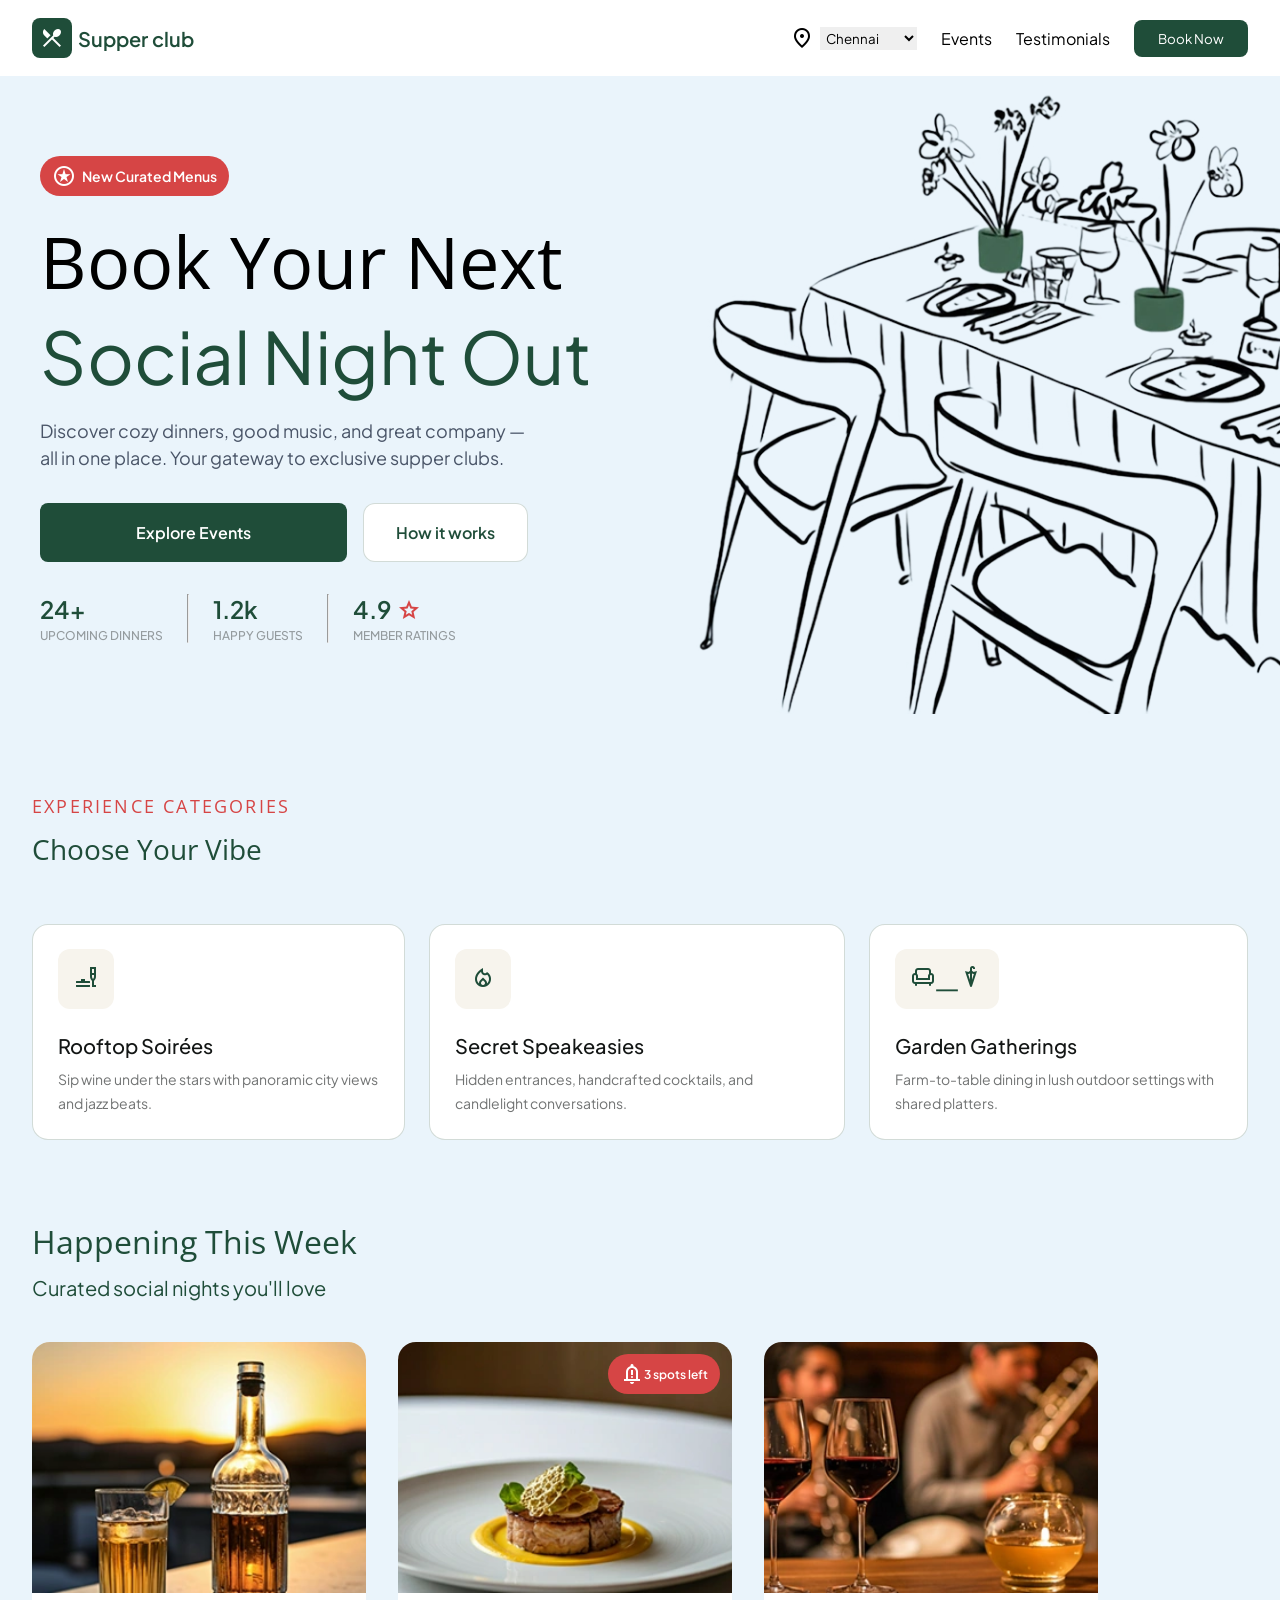
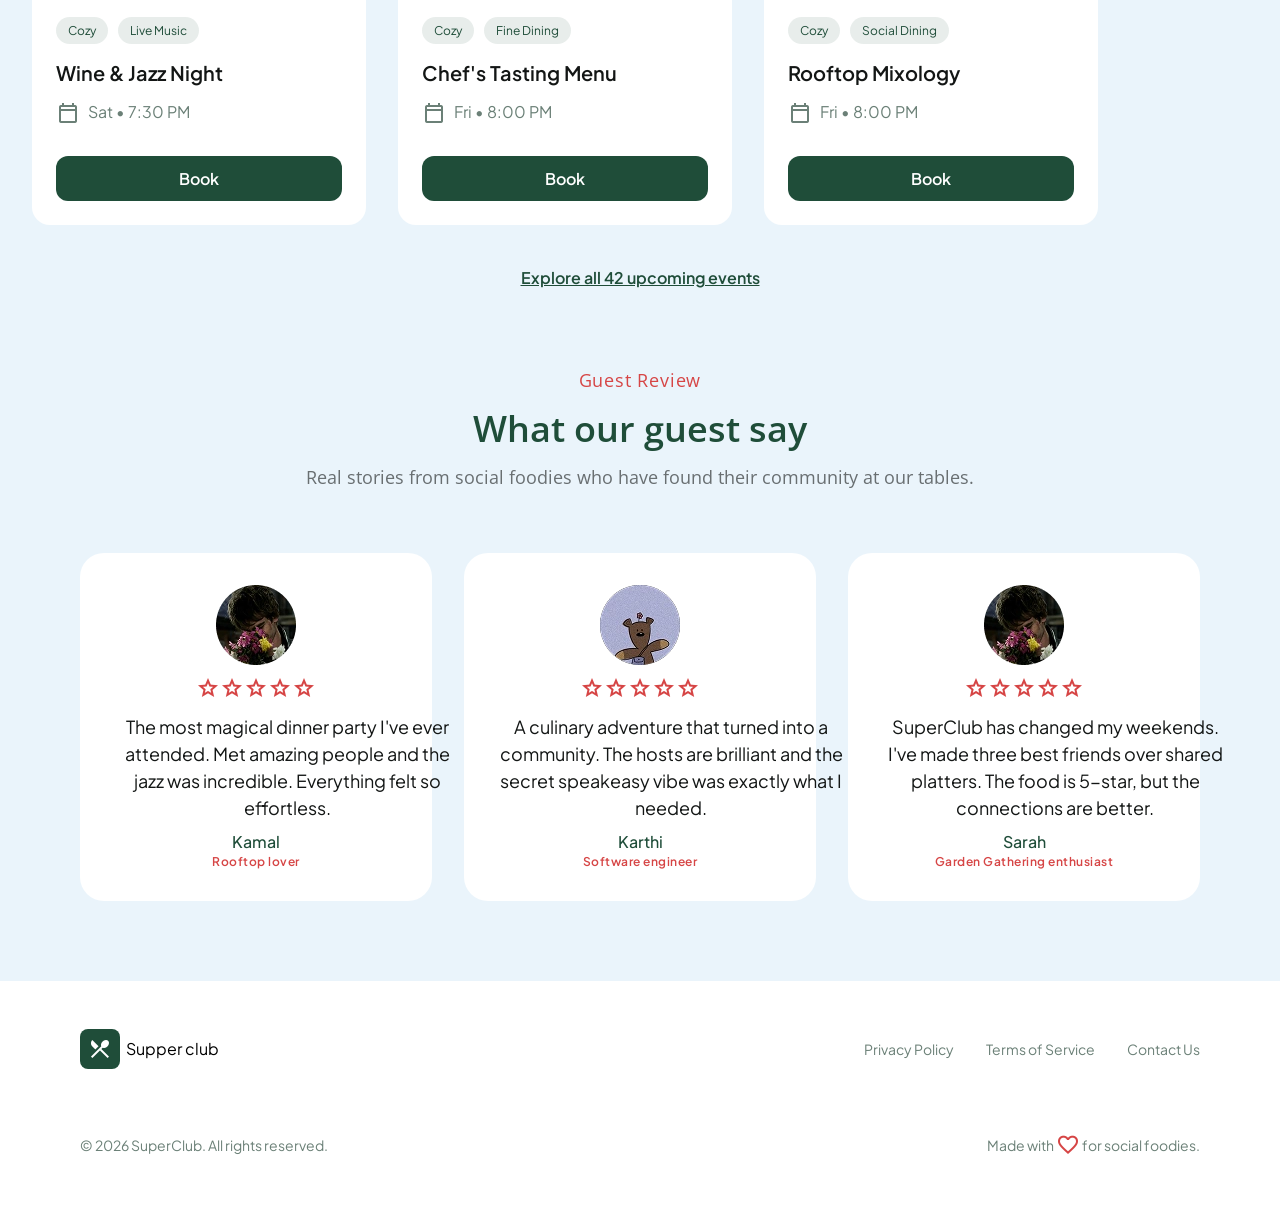
==== commit 90420557: "Css update" ====
--- a/index.html
+++ b/index.html
@@ -161,7 +161,7 @@
         <!-- events -->
 
         <section class="events" id="events">
-          <!-- <div class="container"> -->
+          <div class="container">
             <div class="events-header">
               <h3>Happening This Week</h3>
               <p>Curated social nights you'll love</p>
--- a/css/index.css
+++ b/css/index.css
@@ -226,7 +226,7 @@
     gap: 32px;
     justify-content: space-between;
     margin-bottom: 80px;
-    margin-top: 40px;
+    margin-top: 10px;
 }
 
 .hero-section > *{
@@ -295,10 +295,10 @@
     background-color: white;
     border: 1px solid;
     border-radius: 16px;
-    border-color: rgb(31, 77, 57,.2);
+    border-color: rgb(31, 77, 57, .2);
     padding: 24px 25px;
-    flex: 1 1 300px;
-    min-height: 220px;
+    /* /* flex: 1 1 300px;
+    /* min-height: 220px; */
 }
 
 .cards{
@@ -430,13 +430,15 @@
 }
 
 .events .event-btn{
+    display: flex;
+    /* width: 100%; */
     margin-top: auto;
-}
+} 
 
 .events .event-cards{
     display: flex;
     flex-wrap: wrap;
-    /* width: 100%; */
+    width: 100%;
     flex: 1 1 300px;
     /* justify-content: center; */
     gap: 32px;
@@ -455,8 +457,7 @@
 }
 
 .events{
-    margin-left: 80px;
-    margin-bottom: 80px;
+    margin: 80px 0px 80px;
 }
 
 .rev-cards .rev-card .rev-people h6{
